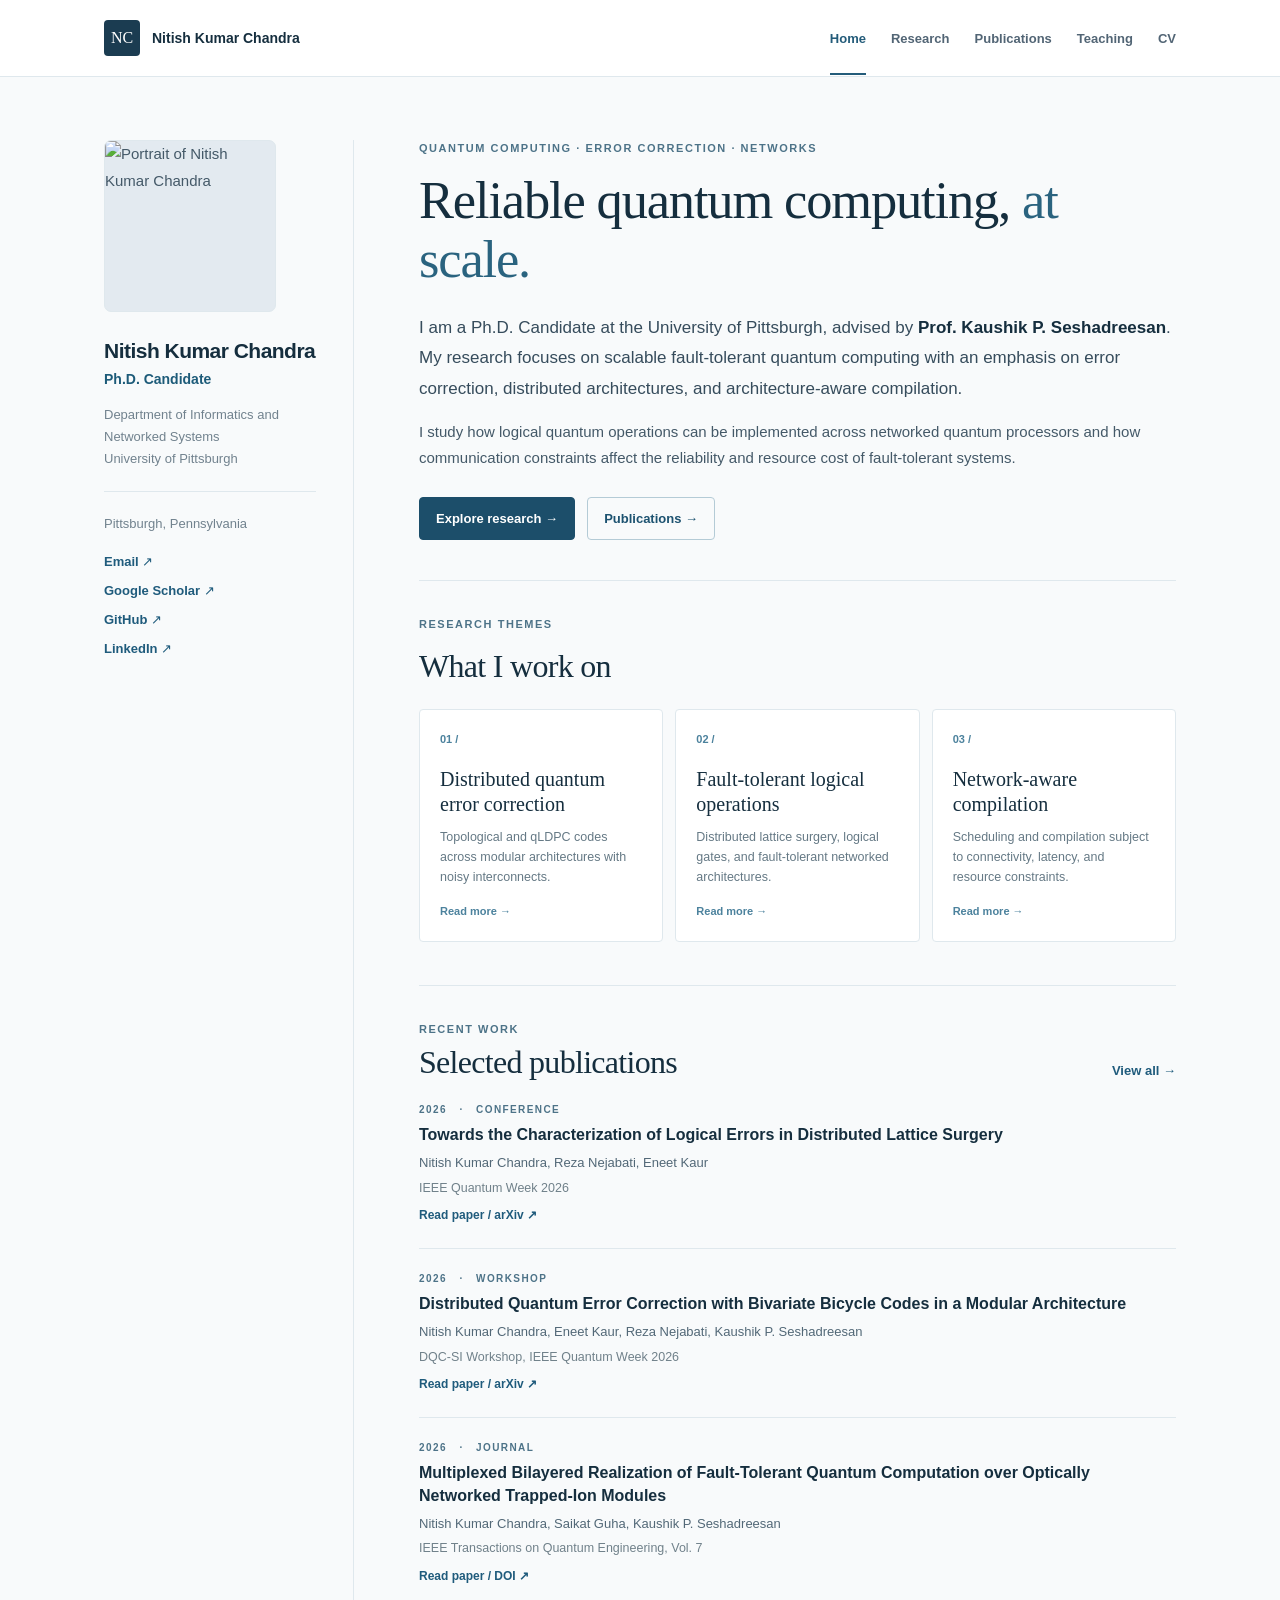
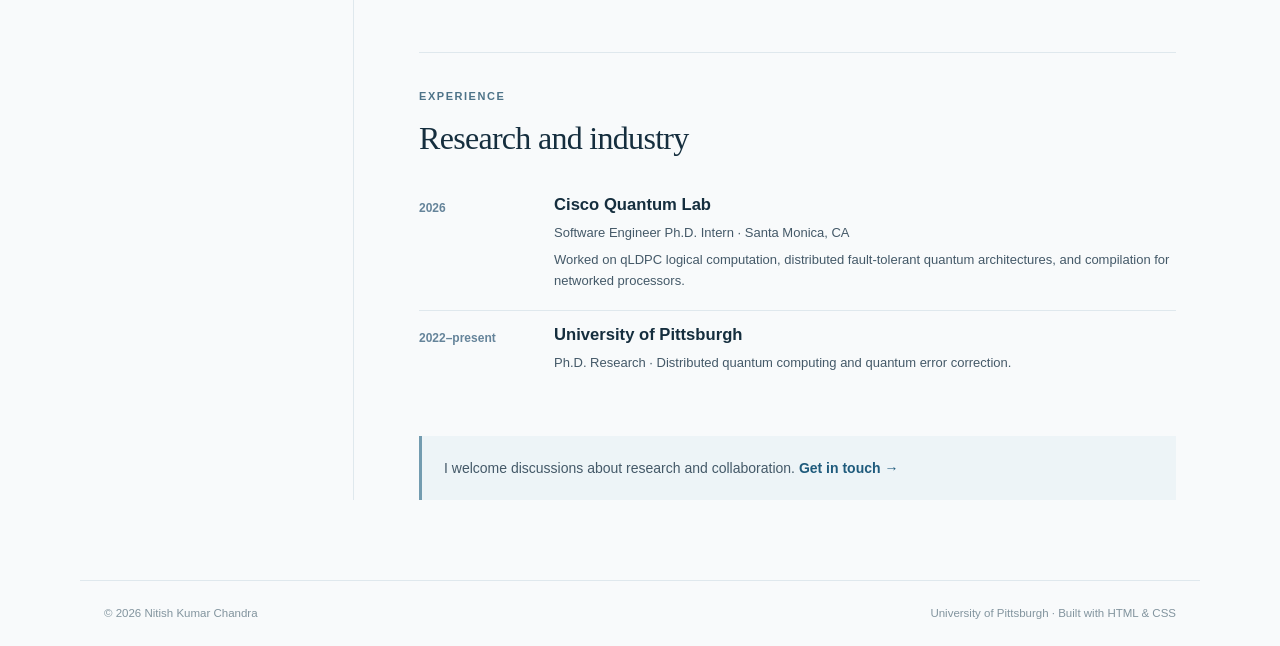
==== index.html @ 82a8bc42 "Create dependency-free academic portfolio and refresh publications through 2026" ====
<!doctype html><html lang="en"><head><meta charset="utf-8"><meta name="viewport" content="width=device-width,initial-scale=1"><meta name="color-scheme" content="light"><meta name="theme-color" content="#f8fafb"><title>Home | Nitish Kumar Chandra</title><meta name="description" content="Nitish Kumar Chandra, Ph.D. Candidate at the University of Pittsburgh. Research in distributed fault-tolerant quantum computing and quantum error correction."><link rel="icon" href="./site/favicon.svg" type="image/svg+xml"><link rel="stylesheet" href="./site/style.css"></head>
<body><a class="skip" href="#main">Skip to content</a><header class="header"><div class="header-inner"><a class="brand" href="./"><span class="brand-icon">NC</span><span>Nitish Kumar Chandra</span></a><nav class="desktop-nav" aria-label="Primary navigation"><a href="./" aria-current="page">Home</a><a href="./research/">Research</a><a href="./publications/">Publications</a><a href="./teaching/">Teaching</a><a href="./cv/">CV</a></nav><details class="mobile-nav"><summary>Menu ☰</summary><nav aria-label="Mobile navigation"><a href="./" aria-current="page">Home</a><a href="./research/">Research</a><a href="./publications/">Publications</a><a href="./teaching/">Teaching</a><a href="./cv/">CV</a></nav></details></div></header>
<div class="layout"><aside class="profile"><img src="./assets/images/bio-photo.jpg" width="180" height="180" alt="Portrait of Nitish Kumar Chandra"><h2>Nitish Kumar Chandra</h2><p class="candidate">Ph.D. Candidate</p><p>Department of Informatics and Networked Systems<br>University of Pittsburgh</p><hr><p>Pittsburgh, Pennsylvania</p><div class="social"><a href="mailto:nkc16@pitt.edu">Email ↗</a><a href="https://scholar.google.com/citations?user=l00UwP0AAAAJ" target="_blank" rel="noopener noreferrer">Google Scholar ↗</a><a href="https://github.com/nitishkrchandra" target="_blank" rel="noopener noreferrer">GitHub ↗</a><a href="https://www.linkedin.com/in/nitishkrchandra" target="_blank" rel="noopener noreferrer">LinkedIn ↗</a></div></aside>
<main id="main"><div class="hero"><p class="eyebrow">Quantum computing · Error correction · Networks</p><h1>Reliable quantum computing, <em>at scale.</em></h1>
<p class="lede">I am a Ph.D. Candidate at the University of Pittsburgh, advised by <strong>Prof. Kaushik P. Seshadreesan</strong>. My research focuses on scalable fault-tolerant quantum computing with an emphasis on error correction, distributed architectures, and architecture-aware compilation.</p>
<p>I study how logical quantum operations can be implemented across networked quantum processors and how communication constraints affect the reliability and resource cost of fault-tolerant systems.</p><div class="actions"><a class="button" href="./research/">Explore research →</a><a class="button secondary" href="./publications/">Publications →</a></div></div>
<section class="section"><p class="eyebrow">Research themes</p><h2>What I work on</h2><div class="tiles">
<a class="tile" href="./research/#qec"><span>01 /</span><h3>Distributed quantum error correction</h3><p>Topological and qLDPC codes across modular architectures with noisy interconnects.</p><small>Read more →</small></a>
<a class="tile" href="./research/#operations"><span>02 /</span><h3>Fault-tolerant logical operations</h3><p>Distributed lattice surgery, logical gates, and fault-tolerant networked architectures.</p><small>Read more →</small></a>
<a class="tile" href="./research/#compilation"><span>03 /</span><h3>Network-aware compilation</h3><p>Scheduling and compilation subject to connectivity, latency, and resource constraints.</p><small>Read more →</small></a></div></section>
<section class="section"><div class="section-bar"><div><p class="eyebrow">Recent work</p><h2>Selected publications</h2></div><a href="./publications/">View all →</a></div><article class="paper"><div class="eyebrow">2026 &nbsp; · &nbsp; Conference</div><h3>Towards the Characterization of Logical Errors in Distributed Lattice Surgery</h3><p class="authors">Nitish Kumar Chandra, Reza Nejabati, Eneet Kaur</p><p class="venue">IEEE Quantum Week 2026</p><div class="paper-link"><a href="https://arxiv.org/abs/2607.29186" target="_blank" rel="noopener noreferrer">Read paper / arXiv ↗</a></div></article><article class="paper"><div class="eyebrow">2026 &nbsp; · &nbsp; Workshop</div><h3>Distributed Quantum Error Correction with Bivariate Bicycle Codes in a Modular Architecture</h3><p class="authors">Nitish Kumar Chandra, Eneet Kaur, Reza Nejabati, Kaushik P. Seshadreesan</p><p class="venue">DQC-SI Workshop, IEEE Quantum Week 2026</p><div class="paper-link"><a href="https://arxiv.org/abs/2605.04663" target="_blank" rel="noopener noreferrer">Read paper / arXiv ↗</a></div></article><article class="paper"><div class="eyebrow">2026 &nbsp; · &nbsp; Journal</div><h3>Multiplexed Bilayered Realization of Fault-Tolerant Quantum Computation over Optically Networked Trapped-Ion Modules</h3><p class="authors">Nitish Kumar Chandra, Saikat Guha, Kaushik P. Seshadreesan</p><p class="venue">IEEE Transactions on Quantum Engineering, Vol. 7</p><div class="paper-link"><a href="https://doi.org/10.1109/TQE.2025.3649617" target="_blank" rel="noopener noreferrer">Read paper / DOI ↗</a></div></article></section>
<section class="section"><p class="eyebrow">Experience</p><h2>Research and industry</h2><div class="timeline"><span>2026</span><div><h3>Cisco Quantum Lab</h3><p>Software Engineer Ph.D. Intern · Santa Monica, CA</p><p>Worked on qLDPC logical computation, distributed fault-tolerant quantum architectures, and compilation for networked processors.</p></div></div><div class="timeline"><span>2022–present</span><div><h3>University of Pittsburgh</h3><p>Ph.D. Research · Distributed quantum computing and quantum error correction.</p></div></div></section><div class="contact-note">I welcome discussions about research and collaboration. <a href="mailto:nkc16@pitt.edu">Get in touch →</a></div></main></div><footer><span>© 2026 Nitish Kumar Chandra</span><span>University of Pittsburgh · Built with HTML &amp; CSS</span></footer></body></html>
---- site/style.css ----
:root{--paper:#fff;--bg:#f8fafb;--ink:#152e3e;--body:#445968;--muted:#6d7f8b;--blue:#1f5b7c;--line:#dfe8ed;--serif:Georgia,"Times New Roman",serif;--sans:-apple-system,BlinkMacSystemFont,"Segoe UI",Helvetica,Arial,sans-serif}*{box-sizing:border-box}html{scroll-behavior:smooth}body{margin:0;background:var(--bg);font:15px/1.77 var(--sans);color:var(--body);-webkit-font-smoothing:antialiased}a{color:var(--blue);text-decoration:none;text-underline-offset:3px}a:hover{text-decoration:underline;color:#123f5d}a:focus-visible,summary:focus-visible{outline:3px solid #82a9ba;outline-offset:2px}h1,h2,h3,p{margin-top:0}h1,h2,h3{color:var(--ink);line-height:1.25}h1,h2{font-family:var(--serif);font-weight:400;letter-spacing:-.022em}h1{font-size:clamp(2.45rem,4.1vw,3.5rem);line-height:1.13;margin-bottom:24px}h2{font-size:clamp(1.65rem,2.5vw,2.04rem)}h3{font-size:1.04rem;font-weight:650}p{margin-bottom:15px}strong{color:var(--ink)}.eyebrow{text-transform:uppercase;letter-spacing:.14em;font-size:11px;font-weight:750;color:#4d7388;line-height:1.5;margin-bottom:14px}.skip{position:absolute;left:-9999px;top:8px;z-index:99;background:#fff;padding:9px}.skip:focus{left:8px}.header{background:#fff;border-bottom:1px solid var(--line)}.header-inner{max-width:1120px;margin:auto;padding:0 24px;height:76px;display:flex;align-items:center;justify-content:space-between;gap:20px}.brand{display:flex;align-items:center;gap:12px;font-weight:700;color:var(--ink);font-size:14px;white-space:nowrap}.brand:hover{text-decoration:none}.brand-icon{width:36px;height:36px;display:grid;place-items:center;background:#1b3c51;color:#fff;border-radius:4px;font:16px var(--serif)}.desktop-nav{display:flex;gap:25px;align-items:center}.desktop-nav a{font-weight:600;font-size:13px;color:#526575;padding:26px 0 23px;border-bottom:2px solid transparent}.desktop-nav a:hover{text-decoration:none}.desktop-nav a[aria-current]{border-bottom-color:#245c7a;color:#245c7a}.mobile-nav{display:none}.layout{max-width:1120px;margin:auto;display:grid;grid-template-columns:250px minmax(0,1fr);gap:65px;padding:63px 24px 80px}.profile{border-right:1px solid var(--line);padding-right:37px}.profile img{width:172px;height:172px;object-fit:cover;object-position:center top;border:1px solid var(--line);border-radius:7px;background:#e3eaf0;display:block;margin-bottom:25px}.profile h2{font:700 21px/1.3 var(--sans);letter-spacing:-.025em;margin-bottom:4px}.profile p{font-size:13px;color:#71828e;line-height:1.7}.profile .candidate{font-weight:700;color:#1d5b79;font-size:14px;margin-bottom:12px}.profile hr{border:0;border-top:1px solid var(--line);margin:21px 0}.social{display:flex;flex-direction:column;align-items:flex-start;gap:6px}.social a{font-size:13px;font-weight:590}main{min-width:0;max-width:770px}.hero{padding-bottom:40px}.hero h1 em{font-style:normal;color:#2a637f}.lede{font-size:17px;line-height:1.78;color:#364c5c}.actions{display:flex;gap:12px;flex-wrap:wrap;margin-top:25px}.button{display:inline-flex;align-items:center;background:#1c4e6a;color:#fff;border:1px solid #1c4e6a;border-radius:4px;padding:9px 16px;font-weight:650;font-size:13px}.button:hover{color:#fff;background:#123b53;text-decoration:none}.button.secondary{background:transparent;color:#1c5270;border-color:#b4cbd6}.button.secondary:hover{background:#edf4f7;color:#1c5270}.section{padding:35px 0 43px;border-top:1px solid var(--line)}.section h2{margin-bottom:23px}.tiles{display:grid;grid-template-columns:repeat(3,1fr);gap:12px}.tile{padding:20px;border:1px solid var(--line);background:#fff;border-radius:4px;display:flex;flex-direction:column;min-height:228px;color:var(--body)}.tile:hover{border-color:#a5c4d2;text-decoration:none}.tile>span,.tile small{color:#4c829d;font-size:11px;font-weight:690}.tile h3{font:400 20px/1.25 var(--serif);margin:17px 0 10px}.tile p{font-size:12.5px;line-height:1.6;color:#657985}.tile small{margin-top:auto}.section-bar{display:flex;justify-content:space-between;align-items:flex-end;gap:10px;margin-bottom:20px}.section-bar .eyebrow{margin-bottom:4px}.section-bar h2{margin-bottom:0}.section-bar>a{font-size:13px;font-weight:700}.paper{padding:22px 0;border-bottom:1px solid var(--line)}.paper:first-of-type{padding-top:0}.paper:last-child{border-bottom:0}.paper .eyebrow{margin-bottom:7px;font-size:10px}.paper h3{font-size:16px;line-height:1.43;margin-bottom:6px}.paper .authors{font-size:13px;color:#526877;line-height:1.6;margin-bottom:3px}.paper .venue{font-size:12.5px;color:#70818a;margin-bottom:6px}.paper-link{font-size:12px;font-weight:700}.timeline{display:grid;grid-template-columns:117px 1fr;gap:18px;padding:14px 0;border-bottom:1px solid var(--line)}.timeline:last-child{border-bottom:0}.timeline>span{font-size:12px;font-weight:700;color:#65849a;padding-top:3px}.timeline h3{margin:0 0 6px}.timeline p{font-size:13px;line-height:1.65;margin-bottom:5px}.contact-note{border-left:3px solid #739cb0;background:#edf4f7;padding:20px 22px;font-size:14px}.contact-note a{font-weight:700}.intro{border-bottom:1px solid var(--line);padding-bottom:35px;margin-bottom:22px}.intro h1{font-size:clamp(2.4rem,4vw,3.1rem)}.research-item{display:grid;grid-template-columns:50px 1fr;gap:18px;padding:33px 0;border-bottom:1px solid var(--line);scroll-margin-top:20px}.research-item h2{font-size:27px;margin-bottom:15px}.research-item>div>p{font-size:15px}.number{font:23px var(--serif);color:#7293a6}.research-tags{font-size:12px!important;color:#527c94;border-top:1px solid #e5edef;padding-top:10px;margin-top:20px}.research-item a{font-size:13px;font-weight:650}.pubyear{display:grid;grid-template-columns:80px 1fr;gap:23px;padding:25px 0;border-bottom:1px solid var(--line)}.pubyear:last-of-type{border:0}.pubyear h2{font:700 19px var(--sans);color:#2e6685;margin:0}.pubyear .paper:first-child{padding-top:0}.fineprint{font-size:12px;color:var(--muted);margin-top:20px}.awards{list-style:none;padding:0}.awards li{padding:7px 0;border-bottom:1px solid var(--line);font-size:14px}.awards li:last-child{border:0}.awards b{color:#2a607e;margin-right:10px}footer{max-width:1120px;margin:auto;padding:22px 24px;border-top:1px solid var(--line);color:#82949e;display:flex;justify-content:space-between;gap:15px;font-size:11.5px}
@media(max-width:990px){.layout{grid-template-columns:205px minmax(0,1fr);gap:36px}.profile{padding-right:23px}.tiles{grid-template-columns:1fr}.tile{min-height:auto}.tile h3{margin-top:10px}}
@media(max-width:700px){.header-inner{height:65px;padding:0 18px}.brand{font-size:12.5px}.desktop-nav{display:none}.mobile-nav{display:block;position:relative}.mobile-nav summary{font-size:13px;font-weight:700;color:var(--blue);cursor:pointer;list-style:none}.mobile-nav summary::-webkit-details-marker{display:none}.mobile-nav nav{position:absolute;right:0;top:30px;background:white;min-width:190px;z-index:9;box-shadow:0 12px 28px #19394d20;display:flex;flex-direction:column;padding:9px;border:1px solid var(--line)}.mobile-nav nav a{font-size:14px;padding:8px 12px}.mobile-nav nav a[aria-current]{background:#eff5f8;font-weight:700}.layout{display:block;padding:27px 20px 55px}.profile{display:grid;grid-template-columns:90px 1fr;gap:0 16px;border:0;border-bottom:1px solid var(--line);padding:0 0 20px;margin:0 0 32px}.profile img{grid-row:1/4;width:90px;height:90px;margin:0}.profile h2{font-size:17px}.profile .candidate{margin:0}.profile p{font-size:12px;margin-bottom:0}.profile hr,.profile>p:nth-of-type(3){display:none}.social{grid-column:1/-1;flex-flow:row wrap;gap:8px 16px;margin-top:14px}.social a{font-size:12px}h1{font-size:36px}.lede{font-size:15.5px}.hero{padding-bottom:28px}.section{padding:27px 0 34px}.research-item{grid-template-columns:34px 1fr;gap:12px}.research-item h2{font-size:24px}.pubyear{display:block}.pubyear h2{margin-bottom:19px}.timeline{grid-template-columns:100px 1fr;gap:10px}footer{display:block}footer span{display:block}}
@media(prefers-reduced-motion:reduce){html{scroll-behavior:auto}}
@media print{.header,.profile,footer{display:none}.layout{display:block;padding:0}.intro{padding-bottom:10px}body{background:white;color:#111}.section{break-inside:avoid}a{color:#111}}
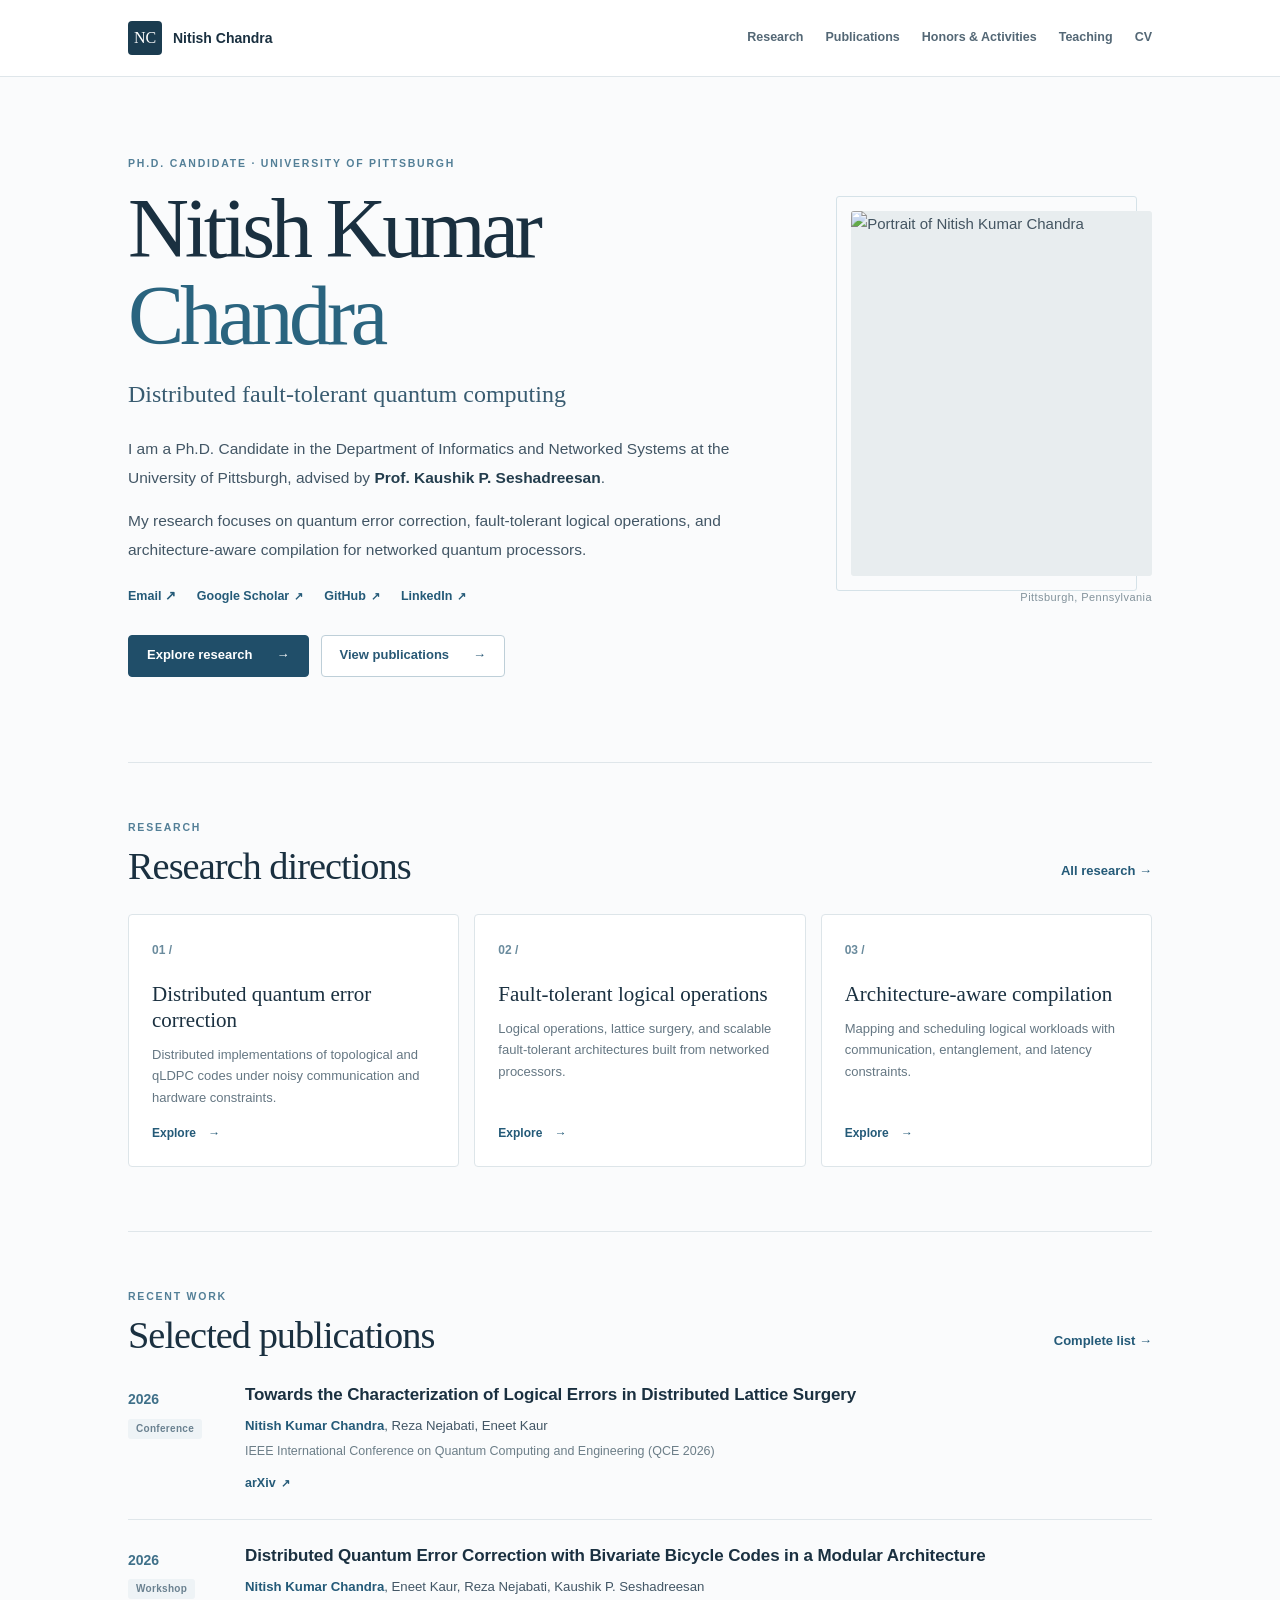
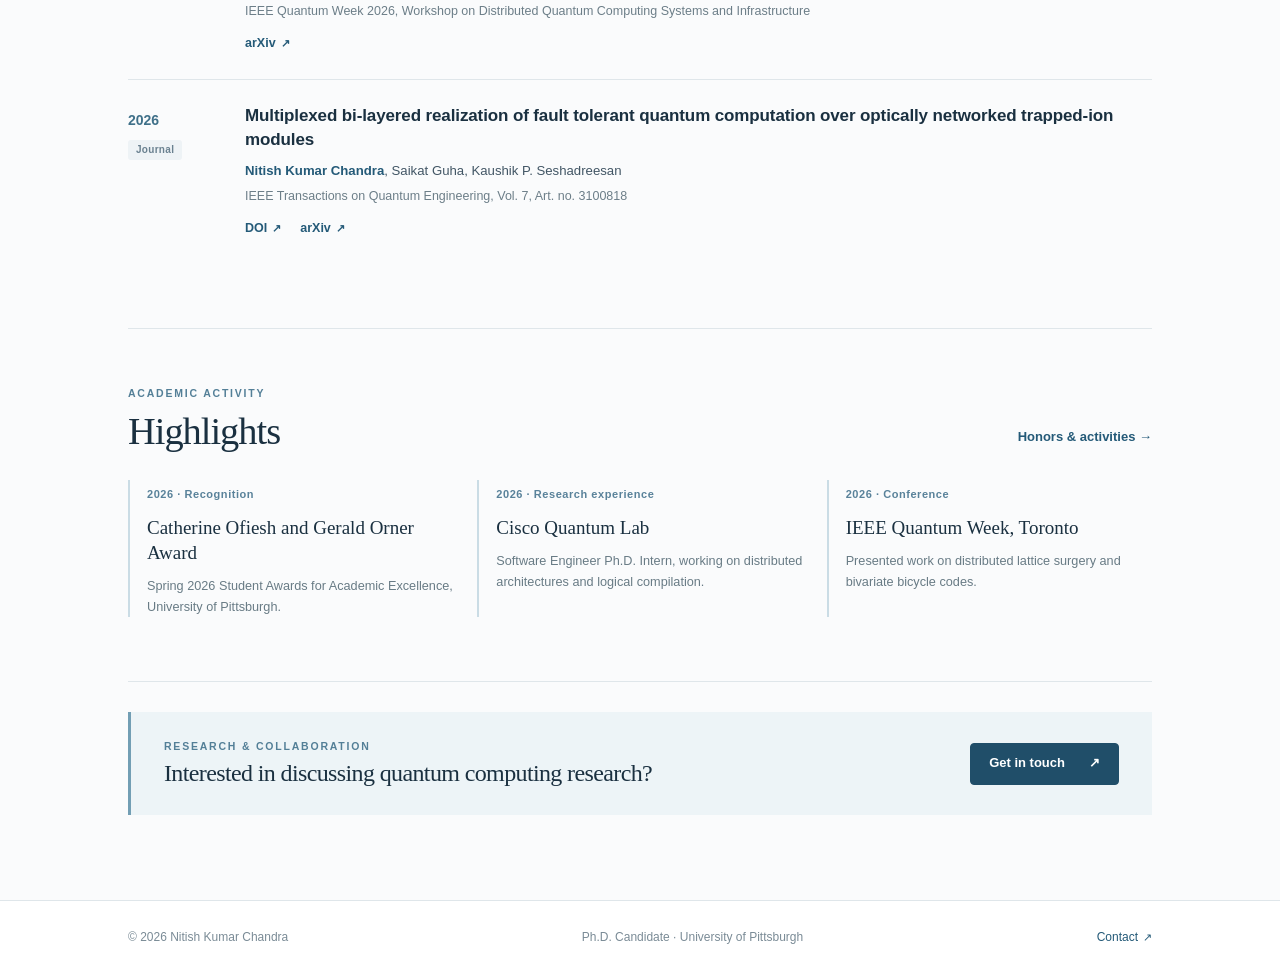
==== commit b92d4462: "Polish academic website design and add honors, activity and service records" ====
--- a/index.html
+++ b/index.html
@@ -1,12 +1,35 @@
-<!doctype html><html lang="en"><head><meta charset="utf-8"><meta name="viewport" content="width=device-width,initial-scale=1"><meta name="color-scheme" content="light"><meta name="theme-color" content="#f8fafb"><title>Home | Nitish Kumar Chandra</title><meta name="description" content="Nitish Kumar Chandra, Ph.D. Candidate at the University of Pittsburgh. Research in distributed fault-tolerant quantum computing and quantum error correction."><link rel="icon" href="./site/favicon.svg" type="image/svg+xml"><link rel="stylesheet" href="./site/style.css"></head>
-<body><a class="skip" href="#main">Skip to content</a><header class="header"><div class="header-inner"><a class="brand" href="./"><span class="brand-icon">NC</span><span>Nitish Kumar Chandra</span></a><nav class="desktop-nav" aria-label="Primary navigation"><a href="./" aria-current="page">Home</a><a href="./research/">Research</a><a href="./publications/">Publications</a><a href="./teaching/">Teaching</a><a href="./cv/">CV</a></nav><details class="mobile-nav"><summary>Menu ☰</summary><nav aria-label="Mobile navigation"><a href="./" aria-current="page">Home</a><a href="./research/">Research</a><a href="./publications/">Publications</a><a href="./teaching/">Teaching</a><a href="./cv/">CV</a></nav></details></div></header>
-<div class="layout"><aside class="profile"><img src="./assets/images/bio-photo.jpg" width="180" height="180" alt="Portrait of Nitish Kumar Chandra"><h2>Nitish Kumar Chandra</h2><p class="candidate">Ph.D. Candidate</p><p>Department of Informatics and Networked Systems<br>University of Pittsburgh</p><hr><p>Pittsburgh, Pennsylvania</p><div class="social"><a href="mailto:nkc16@pitt.edu">Email ↗</a><a href="https://scholar.google.com/citations?user=l00UwP0AAAAJ" target="_blank" rel="noopener noreferrer">Google Scholar ↗</a><a href="https://github.com/nitishkrchandra" target="_blank" rel="noopener noreferrer">GitHub ↗</a><a href="https://www.linkedin.com/in/nitishkrchandra" target="_blank" rel="noopener noreferrer">LinkedIn ↗</a></div></aside>
-<main id="main"><div class="hero"><p class="eyebrow">Quantum computing · Error correction · Networks</p><h1>Reliable quantum computing, <em>at scale.</em></h1>
-<p class="lede">I am a Ph.D. Candidate at the University of Pittsburgh, advised by <strong>Prof. Kaushik P. Seshadreesan</strong>. My research focuses on scalable fault-tolerant quantum computing with an emphasis on error correction, distributed architectures, and architecture-aware compilation.</p>
-<p>I study how logical quantum operations can be implemented across networked quantum processors and how communication constraints affect the reliability and resource cost of fault-tolerant systems.</p><div class="actions"><a class="button" href="./research/">Explore research →</a><a class="button secondary" href="./publications/">Publications →</a></div></div>
-<section class="section"><p class="eyebrow">Research themes</p><h2>What I work on</h2><div class="tiles">
-<a class="tile" href="./research/#qec"><span>01 /</span><h3>Distributed quantum error correction</h3><p>Topological and qLDPC codes across modular architectures with noisy interconnects.</p><small>Read more →</small></a>
-<a class="tile" href="./research/#operations"><span>02 /</span><h3>Fault-tolerant logical operations</h3><p>Distributed lattice surgery, logical gates, and fault-tolerant networked architectures.</p><small>Read more →</small></a>
-<a class="tile" href="./research/#compilation"><span>03 /</span><h3>Network-aware compilation</h3><p>Scheduling and compilation subject to connectivity, latency, and resource constraints.</p><small>Read more →</small></a></div></section>
-<section class="section"><div class="section-bar"><div><p class="eyebrow">Recent work</p><h2>Selected publications</h2></div><a href="./publications/">View all →</a></div><article class="paper"><div class="eyebrow">2026 &nbsp; · &nbsp; Conference</div><h3>Towards the Characterization of Logical Errors in Distributed Lattice Surgery</h3><p class="authors">Nitish Kumar Chandra, Reza Nejabati, Eneet Kaur</p><p class="venue">IEEE Quantum Week 2026</p><div class="paper-link"><a href="https://arxiv.org/abs/2607.29186" target="_blank" rel="noopener noreferrer">Read paper / arXiv ↗</a></div></article><article class="paper"><div class="eyebrow">2026 &nbsp; · &nbsp; Workshop</div><h3>Distributed Quantum Error Correction with Bivariate Bicycle Codes in a Modular Architecture</h3><p class="authors">Nitish Kumar Chandra, Eneet Kaur, Reza Nejabati, Kaushik P. Seshadreesan</p><p class="venue">DQC-SI Workshop, IEEE Quantum Week 2026</p><div class="paper-link"><a href="https://arxiv.org/abs/2605.04663" target="_blank" rel="noopener noreferrer">Read paper / arXiv ↗</a></div></article><article class="paper"><div class="eyebrow">2026 &nbsp; · &nbsp; Journal</div><h3>Multiplexed Bilayered Realization of Fault-Tolerant Quantum Computation over Optically Networked Trapped-Ion Modules</h3><p class="authors">Nitish Kumar Chandra, Saikat Guha, Kaushik P. Seshadreesan</p><p class="venue">IEEE Transactions on Quantum Engineering, Vol. 7</p><div class="paper-link"><a href="https://doi.org/10.1109/TQE.2025.3649617" target="_blank" rel="noopener noreferrer">Read paper / DOI ↗</a></div></article></section>
-<section class="section"><p class="eyebrow">Experience</p><h2>Research and industry</h2><div class="timeline"><span>2026</span><div><h3>Cisco Quantum Lab</h3><p>Software Engineer Ph.D. Intern · Santa Monica, CA</p><p>Worked on qLDPC logical computation, distributed fault-tolerant quantum architectures, and compilation for networked processors.</p></div></div><div class="timeline"><span>2022–present</span><div><h3>University of Pittsburgh</h3><p>Ph.D. Research · Distributed quantum computing and quantum error correction.</p></div></div></section><div class="contact-note">I welcome discussions about research and collaboration. <a href="mailto:nkc16@pitt.edu">Get in touch →</a></div></main></div><footer><span>© 2026 Nitish Kumar Chandra</span><span>University of Pittsburgh · Built with HTML &amp; CSS</span></footer></body></html>+<!DOCTYPE html>
+<html lang="en">
+<head>
+<meta charset="utf-8"><meta name="viewport" content="width=device-width, initial-scale=1">
+<meta name="theme-color" content="#f9fafb"><meta name="color-scheme" content="light">
+<meta name="description" content="Nitish Kumar Chandra is a Ph.D. Candidate at the University of Pittsburgh researching distributed fault-tolerant quantum computing.">
+<title>Home — Nitish Kumar Chandra</title>
+<link rel="icon" href="./site/favicon.svg" type="image/svg+xml">
+<link rel="stylesheet" href="./site/style.css">
+</head>
+<body><a class="skip-link" href="#main">Skip to main content</a>
+<header class="site-header"><div class="container masthead">
+<a class="brand" href="./" aria-label="Nitish Kumar Chandra — homepage"><span class="brand-symbol" aria-hidden="true">NC</span><span>Nitish Chandra</span></a>
+<nav class="desktop-nav" aria-label="Primary navigation"><a href="./research/">Research</a><a href="./publications/">Publications</a><a href="./honors/">Honors & Activities</a><a href="./teaching/">Teaching</a><a href="./cv/">CV</a></nav>
+<details class="mobile-nav"><summary>Menu <span aria-hidden="true">☰</span></summary><nav aria-label="Mobile navigation"><a href="./research/">Research</a><a href="./publications/">Publications</a><a href="./honors/">Honors & Activities</a><a href="./teaching/">Teaching</a><a href="./cv/">CV</a></nav></details>
+</div></header>
+<main id="main" class="container main-area"><section class="home-hero">
+<div class="hero-copy"><p class="eyebrow">Ph.D. Candidate · University of Pittsburgh</p><h1>Nitish Kumar<br><span>Chandra</span></h1>
+<p class="hero-subtitle">Distributed fault-tolerant quantum computing</p>
+<p class="hero-description">I am a Ph.D. Candidate in the Department of Informatics and Networked Systems at the University of Pittsburgh, advised by <strong>Prof. Kaushik P. Seshadreesan</strong>.</p>
+<p class="hero-description">My research focuses on quantum error correction, fault-tolerant logical operations, and architecture-aware compilation for networked quantum processors.</p>
+<div class="inline-links"><a href="mailto:nkc16@pitt.edu">Email <span aria-hidden="true">↗</span></a><a href="https://scholar.google.com/citations?user=l00UwP0AAAAJ" target="_blank" rel="noopener noreferrer">Google Scholar<span class="ext-arrow" aria-hidden="true">↗</span></a><a href="https://github.com/nitishkrchandra" target="_blank" rel="noopener noreferrer">GitHub<span class="ext-arrow" aria-hidden="true">↗</span></a><a href="https://www.linkedin.com/in/nitishkrchandra" target="_blank" rel="noopener noreferrer">LinkedIn<span class="ext-arrow" aria-hidden="true">↗</span></a></div><div class="hero-buttons"><a class="primary-link" href="./research/">Explore research <span aria-hidden="true">→</span></a><a class="outline-link" href="./publications/">View publications <span aria-hidden="true">→</span></a></div>
+</div>
+<div class="hero-photo-wrap"><div class="photo-accent" aria-hidden="true"></div><img class="hero-photo" src="./assets/images/bio-photo.jpg" alt="Portrait of Nitish Kumar Chandra" width="350" height="420"><p class="photo-caption">Pittsburgh, Pennsylvania</p></div>
+</section>
+<section class="area-section"><div class="section-title"><div><p class="eyebrow">Research</p><h2>Research directions</h2></div><a class="section-more" href="./research/">All research <span aria-hidden="true">→</span></a></div><div class="topic-grid"><a class="topic-card" href="./research/#qec"><span class="card-index">01 /</span><h3>Distributed quantum error correction</h3><p>Distributed implementations of topological and qLDPC codes under noisy communication and hardware constraints.</p><span class="card-action" aria-hidden="true">Explore <span>→</span></span></a><a class="topic-card" href="./research/#logical"><span class="card-index">02 /</span><h3>Fault-tolerant logical operations</h3><p>Logical operations, lattice surgery, and scalable fault-tolerant architectures built from networked processors.</p><span class="card-action" aria-hidden="true">Explore <span>→</span></span></a><a class="topic-card" href="./research/#compilation"><span class="card-index">03 /</span><h3>Architecture-aware compilation</h3><p>Mapping and scheduling logical workloads with communication, entanglement, and latency constraints.</p><span class="card-action" aria-hidden="true">Explore <span>→</span></span></a></div></section>
+<section class="area-section"><div class="section-title"><div><p class="eyebrow">Recent work</p><h2>Selected publications</h2></div><a class="section-more" href="./publications/">Complete list <span aria-hidden="true">→</span></a></div><div class="publication-list"><article class="publication"><div class="pub-aside"><span class="pub-year">2026</span><span class="pub-type">Conference</span></div><div class="pub-content"><h3>Towards the Characterization of Logical Errors in Distributed Lattice Surgery</h3><p class="pub-authors"><strong>Nitish Kumar Chandra</strong>, Reza Nejabati, Eneet Kaur</p><p class="pub-venue">IEEE International Conference on Quantum Computing and Engineering (QCE 2026)</p><div class="pub-links"><a href="https://arxiv.org/abs/2607.29186" target="_blank" rel="noopener noreferrer">arXiv<span class="ext-arrow" aria-hidden="true">↗</span></a></div></div></article><article class="publication"><div class="pub-aside"><span class="pub-year">2026</span><span class="pub-type">Workshop</span></div><div class="pub-content"><h3>Distributed Quantum Error Correction with Bivariate Bicycle Codes in a Modular Architecture</h3><p class="pub-authors"><strong>Nitish Kumar Chandra</strong>, Eneet Kaur, Reza Nejabati, Kaushik P. Seshadreesan</p><p class="pub-venue">IEEE Quantum Week 2026, Workshop on Distributed Quantum Computing Systems and Infrastructure</p><div class="pub-links"><a href="https://arxiv.org/abs/2605.04663" target="_blank" rel="noopener noreferrer">arXiv<span class="ext-arrow" aria-hidden="true">↗</span></a></div></div></article><article class="publication"><div class="pub-aside"><span class="pub-year">2026</span><span class="pub-type">Journal</span></div><div class="pub-content"><h3>Multiplexed bi-layered realization of fault tolerant quantum computation over optically networked trapped-ion modules</h3><p class="pub-authors"><strong>Nitish Kumar Chandra</strong>, Saikat Guha, Kaushik P. Seshadreesan</p><p class="pub-venue">IEEE Transactions on Quantum Engineering, Vol. 7, Art. no. 3100818</p><div class="pub-links"><a href="https://doi.org/10.1109/TQE.2025.3649617" target="_blank" rel="noopener noreferrer">DOI<span class="ext-arrow" aria-hidden="true">↗</span></a><a href="https://arxiv.org/abs/2411.08616" target="_blank" rel="noopener noreferrer">arXiv<span class="ext-arrow" aria-hidden="true">↗</span></a></div></div></article></div></section>
+<section class="area-section"><div class="section-title"><div><p class="eyebrow">Academic activity</p><h2>Highlights</h2></div><a class="section-more" href="./honors/">Honors & activities <span aria-hidden="true">→</span></a></div><div class="highlight-grid">
+<div class="highlight-item"><span class="kicker">2026 · Recognition</span><h3>Catherine Ofiesh and Gerald Orner Award</h3><p>Spring 2026 Student Awards for Academic Excellence, University of Pittsburgh.</p></div>
+<div class="highlight-item"><span class="kicker">2026 · Research experience</span><h3>Cisco Quantum Lab</h3><p>Software Engineer Ph.D. Intern, working on distributed architectures and logical compilation.</p></div>
+<div class="highlight-item"><span class="kicker">2026 · Conference</span><h3>IEEE Quantum Week, Toronto</h3><p>Presented work on distributed lattice surgery and bivariate bicycle codes.</p></div>
+</div></section>
+<section class="contact-strip"><div><p class="eyebrow">Research & collaboration</p><h2>Interested in discussing quantum computing research?</h2></div><a class="primary-link" href="mailto:nkc16@pitt.edu">Get in touch <span aria-hidden="true">↗</span></a></section></main>
+<footer class="site-footer"><div class="container footer-inner"><span>© 2026 Nitish Kumar Chandra</span><span>Ph.D. Candidate · University of Pittsburgh</span><span><a href="mailto:nkc16@pitt.edu" target="_blank" rel="noopener noreferrer">Contact<span class="ext-arrow" aria-hidden="true">↗</span></a></span></div></footer>
+</body></html>
--- a/site/style.css
+++ b/site/style.css
@@ -1,5 +1,8 @@
-:root{--paper:#fff;--bg:#f8fafb;--ink:#152e3e;--body:#445968;--muted:#6d7f8b;--blue:#1f5b7c;--line:#dfe8ed;--serif:Georgia,"Times New Roman",serif;--sans:-apple-system,BlinkMacSystemFont,"Segoe UI",Helvetica,Arial,sans-serif}*{box-sizing:border-box}html{scroll-behavior:smooth}body{margin:0;background:var(--bg);font:15px/1.77 var(--sans);color:var(--body);-webkit-font-smoothing:antialiased}a{color:var(--blue);text-decoration:none;text-underline-offset:3px}a:hover{text-decoration:underline;color:#123f5d}a:focus-visible,summary:focus-visible{outline:3px solid #82a9ba;outline-offset:2px}h1,h2,h3,p{margin-top:0}h1,h2,h3{color:var(--ink);line-height:1.25}h1,h2{font-family:var(--serif);font-weight:400;letter-spacing:-.022em}h1{font-size:clamp(2.45rem,4.1vw,3.5rem);line-height:1.13;margin-bottom:24px}h2{font-size:clamp(1.65rem,2.5vw,2.04rem)}h3{font-size:1.04rem;font-weight:650}p{margin-bottom:15px}strong{color:var(--ink)}.eyebrow{text-transform:uppercase;letter-spacing:.14em;font-size:11px;font-weight:750;color:#4d7388;line-height:1.5;margin-bottom:14px}.skip{position:absolute;left:-9999px;top:8px;z-index:99;background:#fff;padding:9px}.skip:focus{left:8px}.header{background:#fff;border-bottom:1px solid var(--line)}.header-inner{max-width:1120px;margin:auto;padding:0 24px;height:76px;display:flex;align-items:center;justify-content:space-between;gap:20px}.brand{display:flex;align-items:center;gap:12px;font-weight:700;color:var(--ink);font-size:14px;white-space:nowrap}.brand:hover{text-decoration:none}.brand-icon{width:36px;height:36px;display:grid;place-items:center;background:#1b3c51;color:#fff;border-radius:4px;font:16px var(--serif)}.desktop-nav{display:flex;gap:25px;align-items:center}.desktop-nav a{font-weight:600;font-size:13px;color:#526575;padding:26px 0 23px;border-bottom:2px solid transparent}.desktop-nav a:hover{text-decoration:none}.desktop-nav a[aria-current]{border-bottom-color:#245c7a;color:#245c7a}.mobile-nav{display:none}.layout{max-width:1120px;margin:auto;display:grid;grid-template-columns:250px minmax(0,1fr);gap:65px;padding:63px 24px 80px}.profile{border-right:1px solid var(--line);padding-right:37px}.profile img{width:172px;height:172px;object-fit:cover;object-position:center top;border:1px solid var(--line);border-radius:7px;background:#e3eaf0;display:block;margin-bottom:25px}.profile h2{font:700 21px/1.3 var(--sans);letter-spacing:-.025em;margin-bottom:4px}.profile p{font-size:13px;color:#71828e;line-height:1.7}.profile .candidate{font-weight:700;color:#1d5b79;font-size:14px;margin-bottom:12px}.profile hr{border:0;border-top:1px solid var(--line);margin:21px 0}.social{display:flex;flex-direction:column;align-items:flex-start;gap:6px}.social a{font-size:13px;font-weight:590}main{min-width:0;max-width:770px}.hero{padding-bottom:40px}.hero h1 em{font-style:normal;color:#2a637f}.lede{font-size:17px;line-height:1.78;color:#364c5c}.actions{display:flex;gap:12px;flex-wrap:wrap;margin-top:25px}.button{display:inline-flex;align-items:center;background:#1c4e6a;color:#fff;border:1px solid #1c4e6a;border-radius:4px;padding:9px 16px;font-weight:650;font-size:13px}.button:hover{color:#fff;background:#123b53;text-decoration:none}.button.secondary{background:transparent;color:#1c5270;border-color:#b4cbd6}.button.secondary:hover{background:#edf4f7;color:#1c5270}.section{padding:35px 0 43px;border-top:1px solid var(--line)}.section h2{margin-bottom:23px}.tiles{display:grid;grid-template-columns:repeat(3,1fr);gap:12px}.tile{padding:20px;border:1px solid var(--line);background:#fff;border-radius:4px;display:flex;flex-direction:column;min-height:228px;color:var(--body)}.tile:hover{border-color:#a5c4d2;text-decoration:none}.tile>span,.tile small{color:#4c829d;font-size:11px;font-weight:690}.tile h3{font:400 20px/1.25 var(--serif);margin:17px 0 10px}.tile p{font-size:12.5px;line-height:1.6;color:#657985}.tile small{margin-top:auto}.section-bar{display:flex;justify-content:space-between;align-items:flex-end;gap:10px;margin-bottom:20px}.section-bar .eyebrow{margin-bottom:4px}.section-bar h2{margin-bottom:0}.section-bar>a{font-size:13px;font-weight:700}.paper{padding:22px 0;border-bottom:1px solid var(--line)}.paper:first-of-type{padding-top:0}.paper:last-child{border-bottom:0}.paper .eyebrow{margin-bottom:7px;font-size:10px}.paper h3{font-size:16px;line-height:1.43;margin-bottom:6px}.paper .authors{font-size:13px;color:#526877;line-height:1.6;margin-bottom:3px}.paper .venue{font-size:12.5px;color:#70818a;margin-bottom:6px}.paper-link{font-size:12px;font-weight:700}.timeline{display:grid;grid-template-columns:117px 1fr;gap:18px;padding:14px 0;border-bottom:1px solid var(--line)}.timeline:last-child{border-bottom:0}.timeline>span{font-size:12px;font-weight:700;color:#65849a;padding-top:3px}.timeline h3{margin:0 0 6px}.timeline p{font-size:13px;line-height:1.65;margin-bottom:5px}.contact-note{border-left:3px solid #739cb0;background:#edf4f7;padding:20px 22px;font-size:14px}.contact-note a{font-weight:700}.intro{border-bottom:1px solid var(--line);padding-bottom:35px;margin-bottom:22px}.intro h1{font-size:clamp(2.4rem,4vw,3.1rem)}.research-item{display:grid;grid-template-columns:50px 1fr;gap:18px;padding:33px 0;border-bottom:1px solid var(--line);scroll-margin-top:20px}.research-item h2{font-size:27px;margin-bottom:15px}.research-item>div>p{font-size:15px}.number{font:23px var(--serif);color:#7293a6}.research-tags{font-size:12px!important;color:#527c94;border-top:1px solid #e5edef;padding-top:10px;margin-top:20px}.research-item a{font-size:13px;font-weight:650}.pubyear{display:grid;grid-template-columns:80px 1fr;gap:23px;padding:25px 0;border-bottom:1px solid var(--line)}.pubyear:last-of-type{border:0}.pubyear h2{font:700 19px var(--sans);color:#2e6685;margin:0}.pubyear .paper:first-child{padding-top:0}.fineprint{font-size:12px;color:var(--muted);margin-top:20px}.awards{list-style:none;padding:0}.awards li{padding:7px 0;border-bottom:1px solid var(--line);font-size:14px}.awards li:last-child{border:0}.awards b{color:#2a607e;margin-right:10px}footer{max-width:1120px;margin:auto;padding:22px 24px;border-top:1px solid var(--line);color:#82949e;display:flex;justify-content:space-between;gap:15px;font-size:11.5px}
-@media(max-width:990px){.layout{grid-template-columns:205px minmax(0,1fr);gap:36px}.profile{padding-right:23px}.tiles{grid-template-columns:1fr}.tile{min-height:auto}.tile h3{margin-top:10px}}
-@media(max-width:700px){.header-inner{height:65px;padding:0 18px}.brand{font-size:12.5px}.desktop-nav{display:none}.mobile-nav{display:block;position:relative}.mobile-nav summary{font-size:13px;font-weight:700;color:var(--blue);cursor:pointer;list-style:none}.mobile-nav summary::-webkit-details-marker{display:none}.mobile-nav nav{position:absolute;right:0;top:30px;background:white;min-width:190px;z-index:9;box-shadow:0 12px 28px #19394d20;display:flex;flex-direction:column;padding:9px;border:1px solid var(--line)}.mobile-nav nav a{font-size:14px;padding:8px 12px}.mobile-nav nav a[aria-current]{background:#eff5f8;font-weight:700}.layout{display:block;padding:27px 20px 55px}.profile{display:grid;grid-template-columns:90px 1fr;gap:0 16px;border:0;border-bottom:1px solid var(--line);padding:0 0 20px;margin:0 0 32px}.profile img{grid-row:1/4;width:90px;height:90px;margin:0}.profile h2{font-size:17px}.profile .candidate{margin:0}.profile p{font-size:12px;margin-bottom:0}.profile hr,.profile>p:nth-of-type(3){display:none}.social{grid-column:1/-1;flex-flow:row wrap;gap:8px 16px;margin-top:14px}.social a{font-size:12px}h1{font-size:36px}.lede{font-size:15.5px}.hero{padding-bottom:28px}.section{padding:27px 0 34px}.research-item{grid-template-columns:34px 1fr;gap:12px}.research-item h2{font-size:24px}.pubyear{display:block}.pubyear h2{margin-bottom:19px}.timeline{grid-template-columns:100px 1fr;gap:10px}footer{display:block}footer span{display:block}}
-@media(prefers-reduced-motion:reduce){html{scroll-behavior:auto}}
-@media print{.header,.profile,footer{display:none}.layout{display:block;padding:0}.intro{padding-bottom:10px}body{background:white;color:#111}.section{break-inside:avoid}a{color:#111}}+
+:root{--ink:#1a3040;--body:#425665;--muted:#6c7e88;--accent:#245a78;--accent-dark:#173e56;--light-accent:#eef4f7;--line:#dfe6ea;--bg:#fafbfc;--white:#fff;--serif:Georgia,"Times New Roman",serif;--sans:-apple-system,BlinkMacSystemFont,"Segoe UI",Arial,Helvetica,sans-serif;--container:1080px}
+*{box-sizing:border-box}html{scroll-behavior:smooth}body{margin:0;background:var(--bg);color:var(--body);font:15px/1.75 var(--sans);-webkit-font-smoothing:antialiased}img{max-width:100%}a{color:var(--accent);text-decoration:none;text-underline-offset:3px}a:hover{color:var(--accent-dark);text-decoration:underline}a:focus-visible,summary:focus-visible{outline:3px solid #83acbf;outline-offset:3px}h1,h2,h3,p{margin-top:0}h1,h2,h3{color:var(--ink)}h1,h2{font-family:var(--serif);font-weight:400;letter-spacing:-.026em;line-height:1.16}h3{font-weight:650;line-height:1.35}p{margin-bottom:15px}strong{color:#233d4d;font-weight:650}.container{max-width:var(--container);padding-left:28px;padding-right:28px;margin:0 auto}.skip-link{position:absolute;left:-9999px;top:6px;z-index:200;background:white;padding:9px 14px}.skip-link:focus{left:9px}.site-header{position:sticky;top:0;z-index:50;border-bottom:1px solid var(--line);background:rgba(255,255,255,.97)}.masthead{height:76px;display:flex;align-items:center;justify-content:space-between;gap:24px}.brand{display:flex;align-items:center;gap:11px;color:var(--ink);font-weight:700;font-size:14px;white-space:nowrap}.brand:hover{text-decoration:none}.brand-symbol{display:grid;place-items:center;background:#1b3c50;color:#fff;border-radius:4px;font:16px/1 var(--serif);width:34px;height:34px}.desktop-nav{display:flex;align-items:center;gap:22px}.desktop-nav a{font-size:12.5px;font-weight:640;color:#536775;padding:26px 0 24px;border-bottom:2px solid transparent;white-space:nowrap}.desktop-nav a[aria-current="page"]{color:var(--accent);border-bottom-color:var(--accent)}.desktop-nav a:hover{text-decoration:none;color:var(--accent-dark)}.mobile-nav{display:none}.main-area{min-height:70vh}.eyebrow{font-size:10.5px;line-height:1.5;letter-spacing:.17em;text-transform:uppercase;font-weight:780;color:#537f97;margin-bottom:13px}.home-hero{display:grid;grid-template-columns:minmax(0,1.52fr) minmax(220px,.7fr);gap:70px;align-items:center;padding-top:79px;padding-bottom:85px;border-bottom:1px solid var(--line)}.hero-copy h1{font-size:clamp(3.4rem,6.6vw,5.55rem);letter-spacing:-.051em;line-height:1.03;margin-bottom:20px}.hero-copy h1 span{color:#2a647f}.hero-subtitle{font:400 24px/1.32 var(--serif);color:#385b70;margin-bottom:25px}.hero-description{max-width:620px;font-size:15.5px;line-height:1.83}.inline-links{display:flex;flex-wrap:wrap;gap:10px 21px;margin-top:22px}.inline-links a{font-weight:650;font-size:12.5px}.ext-arrow{font-size:11px;margin-left:5px}.hero-buttons{display:flex;gap:12px;flex-wrap:wrap;margin-top:27px}.primary-link,.outline-link{display:inline-flex;align-items:center;justify-content:center;gap:24px;padding:11px 18px;font-size:13px;font-weight:700;border-radius:4px;min-height:42px;line-height:1.3}.primary-link{background:#204e69;color:#fff;border:1px solid #204e69}.primary-link:hover{background:#153b53;color:#fff;text-decoration:none}.outline-link{color:#285875;background:#fff;border:1px solid #becfd8}.outline-link:hover{text-decoration:none;background:#eef4f7}.hero-photo-wrap{position:relative;justify-self:end;width:100%;max-width:312px}.photo-accent{position:absolute;inset:-15px 15px 31px -15px;border:1px solid #d5e2e8;border-radius:3px;pointer-events:none}.hero-photo{display:block;width:100%;height:365px;object-fit:cover;object-position:center 19%;border-radius:3px;filter:saturate(.83) contrast(1.01);position:relative;background:#e6ecee}.photo-caption{text-align:right;font-size:11px;color:#82929b;margin-top:12px;letter-spacing:.04em}.area-section,.content-section{padding:57px 0 64px;border-bottom:1px solid var(--line)}.area-section:last-of-type{border-bottom:0}.section-title{display:flex;align-items:end;justify-content:space-between;gap:15px;margin-bottom:26px}.section-title .eyebrow{margin-bottom:8px}.section-title h2{font-size:clamp(2rem,3vw,2.45rem);margin-bottom:0}.section-more{font-weight:650;font-size:13px;white-space:nowrap;padding-bottom:5px}.topic-grid{display:grid;grid-template-columns:repeat(3,minmax(0,1fr));gap:15px}.topic-card{display:flex;flex-direction:column;padding:25px 23px 22px;border:1px solid #dde5e9;background:#fff;border-radius:4px;min-height:245px;color:var(--body);transition:border-color .15s ease, transform .15s ease}.topic-card:hover{border-color:#acc3cf;color:var(--body);text-decoration:none;transform:translateY(-2px)}.card-index{font-size:12px;font-weight:700;color:#6a8b9d}.topic-card h3{font:400 21px/1.24 var(--serif);margin:20px 0 11px}.topic-card p{font-size:13px;line-height:1.64;color:#657783}.card-action{margin-top:auto;color:var(--accent);font-size:12px;font-weight:750}.card-action span{margin-left:9px}.publication-list{display:flex;flex-direction:column}.publication{display:grid;grid-template-columns:94px minmax(0,1fr);gap:23px;padding:24px 0;border-bottom:1px solid var(--line)}.publication:first-child{padding-top:0}.publication:last-child{border-bottom:0}.pub-aside{display:flex;flex-direction:column;gap:7px;padding-top:4px;align-items:flex-start}.pub-year{font-size:14px;font-weight:750;color:#3f7089}.pub-type{font-size:10px;line-height:1.4;font-weight:700;letter-spacing:.03em;color:#6a8190;background:#eef3f6;padding:3px 8px;border-radius:3px}.pub-content h3{font-size:17px;margin-bottom:8px;line-height:1.42;letter-spacing:-.007em}.pub-authors{font-size:13.2px;line-height:1.63;margin-bottom:4px}.pub-authors strong{color:var(--accent);font-weight:720}.pub-venue{font-size:12.5px;color:var(--muted);margin-bottom:10px}.pub-links{display:flex;gap:19px;flex-wrap:wrap}.pub-links a{font-size:12.5px;font-weight:700}.highlight-grid{display:grid;grid-template-columns:repeat(3,1fr);gap:24px}.highlight-item{padding-left:17px;border-left:2px solid #cadce5}.kicker{font-size:11px;letter-spacing:.05em;color:#59829a;font-weight:720}.highlight-item h3{font:400 19px/1.3 var(--serif);margin:10px 0}.highlight-item p{font-size:12.7px;color:#687b85;line-height:1.65;margin-bottom:0}.contact-strip{display:flex;gap:22px;align-items:center;justify-content:space-between;background:#edf4f7;padding:27px 33px;margin:30px 0 85px;border-left:3px solid #729eb4}.contact-strip .eyebrow{margin-bottom:5px}.contact-strip h2{font-size:24px;max-width:550px;margin:0}.contact-strip .primary-link{flex-shrink:0}.page-heading{padding:71px 0 42px;border-bottom:1px solid var(--line)}.page-heading h1{font-size:clamp(2.5rem,4.8vw,4rem);margin-bottom:17px;max-width:770px}.page-lead{max-width:785px;font-size:17px;line-height:1.79;color:#4a6070;margin:0}.research-stack{margin-bottom:29px}.research-row{display:grid;grid-template-columns:62px minmax(0,1fr);gap:21px;padding:39px 0;border-bottom:1px solid var(--line);scroll-margin-top:105px}.research-number{font:26px/1.2 var(--serif);color:#7192a4}.research-row h2{font-size:29px;max-width:690px;margin-bottom:16px}.research-row p{max-width:800px}.tag-row{display:flex;flex-wrap:wrap;gap:8px;margin:20px 0}.tag{font-size:11.5px;background:#eef4f7;border:1px solid #dce8ed;color:#4c7186;padding:3px 10px;border-radius:3px}.research-links{display:flex;flex-wrap:wrap;gap:18px}.research-links a{font-size:13px;font-weight:650}.soft-panel{background:#f0f5f7;padding:30px 35px;margin:55px 0 80px}.soft-panel h2{font-size:29px;margin:0 0 21px}.two-column-list{display:grid;grid-template-columns:1fr 1fr;gap:27px}.two-column-list h3{font-size:16px;margin-bottom:8px}.two-column-list p{font-size:13px;line-height:1.67}.subtle-note{font-size:12px;line-height:1.65;color:var(--muted);margin:22px 0 0}.utility-line{display:flex;align-items:center;justify-content:space-between;gap:20px;padding:23px 0;border-bottom:1px solid var(--line)}.utility-line p{margin:0;font-size:13px;color:var(--muted)}.utility-line a{font-weight:700;font-size:13px}.pub-group{display:grid;grid-template-columns:115px minmax(0,1fr);gap:24px;padding:37px 0;border-bottom:1px solid var(--line)}.pub-group:last-of-type{border-bottom:0}.group-year h2{font:700 22px var(--sans);color:#315f78;margin:0}.pub-group .publication:first-child{padding-top:0}.pub-group .publication{grid-template-columns:77px minmax(0,1fr);gap:14px}.pub-group .pub-year{display:none}.award-grid{display:grid;grid-template-columns:repeat(2,minmax(0,1fr));gap:14px}.award-card{padding:23px;background:#fff;border:1px solid #dfe8ed;border-radius:4px}.award-date{font-size:11px;font-weight:760;color:#5a849b;letter-spacing:.04em}.award-card h3{font:400 20px/1.25 var(--serif);margin:13px 0 9px}.award-card p{font-size:13px;color:#657885;line-height:1.63;margin:0}.event-list{display:flex;flex-direction:column}.event-row,.resume-entry{display:grid;grid-template-columns:135px minmax(0,1fr);gap:22px;padding:17px 0;border-bottom:1px solid var(--line)}.event-row:last-child,.resume-entry:last-child{border-bottom:0}.event-year,.resume-date{font-size:12px;font-weight:700;color:#5b7f93;line-height:1.5;padding-top:2px}.event-row h3,.resume-entry h3{font-size:16px;margin-bottom:5px}.event-row p,.resume-entry p{font-size:13px;line-height:1.65;margin-bottom:3px;color:#667985}.section-description{font-size:14px}.review-grid{list-style:none;padding:0;margin:20px 0 0;display:grid;grid-template-columns:repeat(2,minmax(0,1fr));gap:0 22px}.review-grid li{padding:12px 4px 12px 18px;border-bottom:1px solid var(--line);position:relative;font-size:13.5px;line-height:1.5}.review-grid li:before{position:absolute;content:"";left:1px;top:21px;background:#7198ad;width:5px;height:5px;border-radius:50%}.cv-lead{padding:8px 0 24px}.cv-lead .inline-links{margin-top:18px}.entry-org{font-weight:640;color:#3e6c85!important}.resume-entry{padding:16px 0}.compact-grid{display:grid;grid-template-columns:1fr 1fr;gap:35px}.compact-grid h3{margin-bottom:9px}.compact-grid p{font-size:13px;line-height:1.68}.text-link{font-size:13px;font-weight:700}.course-list{display:flex;flex-direction:column}.course-row{display:grid;grid-template-columns:138px 1fr;gap:22px;border-bottom:1px solid var(--line);padding:19px 0}.course-row:last-child{border-bottom:0}.course-date{font-size:12px;font-weight:700;color:#65899c;padding-top:4px}.course-id{font-size:11px;letter-spacing:.07em;font-weight:700;color:#4a7a92}.course-row h3{font-size:17px;margin:4px 0 5px}.course-row p{font-size:13px;color:#72848d;margin:0}.site-footer{border-top:1px solid var(--line);background:#fff}.footer-inner{display:flex;justify-content:space-between;gap:12px;align-items:center;padding-top:26px;padding-bottom:27px;font-size:12px;color:#7a8b96}.footer-inner a{font-size:12px}
+@media(max-width:1030px){.desktop-nav{gap:14px}.desktop-nav a{font-size:12px}.home-hero{gap:40px}.hero-photo{height:335px}.topic-grid{gap:10px}.topic-card{padding:20px}.topic-card h3{font-size:19px}}
+@media(max-width:780px){.container{padding-left:20px;padding-right:20px}.desktop-nav{display:none}.mobile-nav{display:block;position:relative}.mobile-nav summary{list-style:none;cursor:pointer;color:var(--accent);font-size:13px;font-weight:700;padding:12px 0}.mobile-nav summary::-webkit-details-marker{display:none}.mobile-nav summary span{margin-left:5px}.mobile-nav nav{display:flex;flex-direction:column;position:absolute;right:0;top:40px;z-index:99;width:216px;background:#fff;border:1px solid #d9e4ea;box-shadow:0 12px 25px #193b501b;padding:8px}.mobile-nav nav a{padding:9px 11px;font-size:13px}.mobile-nav nav a[aria-current]{background:#edf4f7;font-weight:700}.home-hero{grid-template-columns:minmax(0,1fr) 190px;gap:25px;padding-top:47px;padding-bottom:55px}.hero-photo{height:263px}.photo-accent{inset:-10px 10px 25px -10px}.hero-copy h1{font-size:53px}.hero-subtitle{font-size:21px}.topic-grid,.highlight-grid{grid-template-columns:1fr}.topic-card{min-height:unset}.topic-card h3{margin:11px 0}.area-section,.content-section{padding:42px 0}.highlight-grid{gap:25px}.page-heading{padding-top:53px}.pub-group{grid-template-columns:74px 1fr;gap:17px}}
+@media(max-width:570px){.masthead{height:65px}.brand{font-size:13px}.home-hero{display:flex;flex-direction:column-reverse;align-items:stretch;gap:29px;padding:34px 0 45px}.hero-photo-wrap{max-width:180px;width:180px;margin:0 auto 2px 0}.hero-photo{height:206px}.photo-accent{inset:-9px 9px 25px -9px}.photo-caption{text-align:left}.hero-copy h1{font-size:clamp(44px,12vw,60px)}.hero-subtitle{font-size:22px}.hero-description{font-size:15px}.section-title{align-items:start}.section-title h2{font-size:29px}.section-more{font-size:12px}.publication{grid-template-columns:1fr;gap:6px;padding:20px 0}.pub-aside{flex-direction:row;gap:9px;align-items:center}.pub-year{font-size:12px}.pub-content h3{font-size:16px}.pub-group{display:block;padding:24px 0}.group-year h2{margin-bottom:20px}.pub-group .publication{grid-template-columns:1fr}.pub-group .pub-year{display:inline}.award-grid,.review-grid,.two-column-list,.compact-grid{grid-template-columns:1fr}.research-row{grid-template-columns:38px 1fr;gap:10px}.research-number{font-size:22px}.research-row h2{font-size:24px}.event-row,.resume-entry,.course-row{grid-template-columns:1fr;gap:4px}.event-row{padding:14px 0}.course-row{padding:14px 0}.contact-strip{display:block;padding:22px;margin:26px 0 60px}.contact-strip h2{font-size:22px;margin-bottom:17px}.page-heading{padding:42px 0 32px}.page-heading h1{font-size:41px}.page-lead{font-size:15px}.utility-line{flex-direction:column;align-items:flex-start;gap:8px}.footer-inner{display:block}.footer-inner span{display:block;margin:4px 0}.soft-panel{padding:23px}}
+@media(prefers-reduced-motion:reduce){html{scroll-behavior:auto}.topic-card{transition:none}.topic-card:hover{transform:none}}
+@media print{.site-header,.site-footer,.hero-buttons,.contact-strip,.mobile-nav{display:none!important}body{color:#222;background:#fff;font-size:12px}.main-area{max-width:none}.page-heading{padding:10px 0}.content-section{padding:18px 0;break-inside:avoid}a{color:#222}.container{max-width:none}}
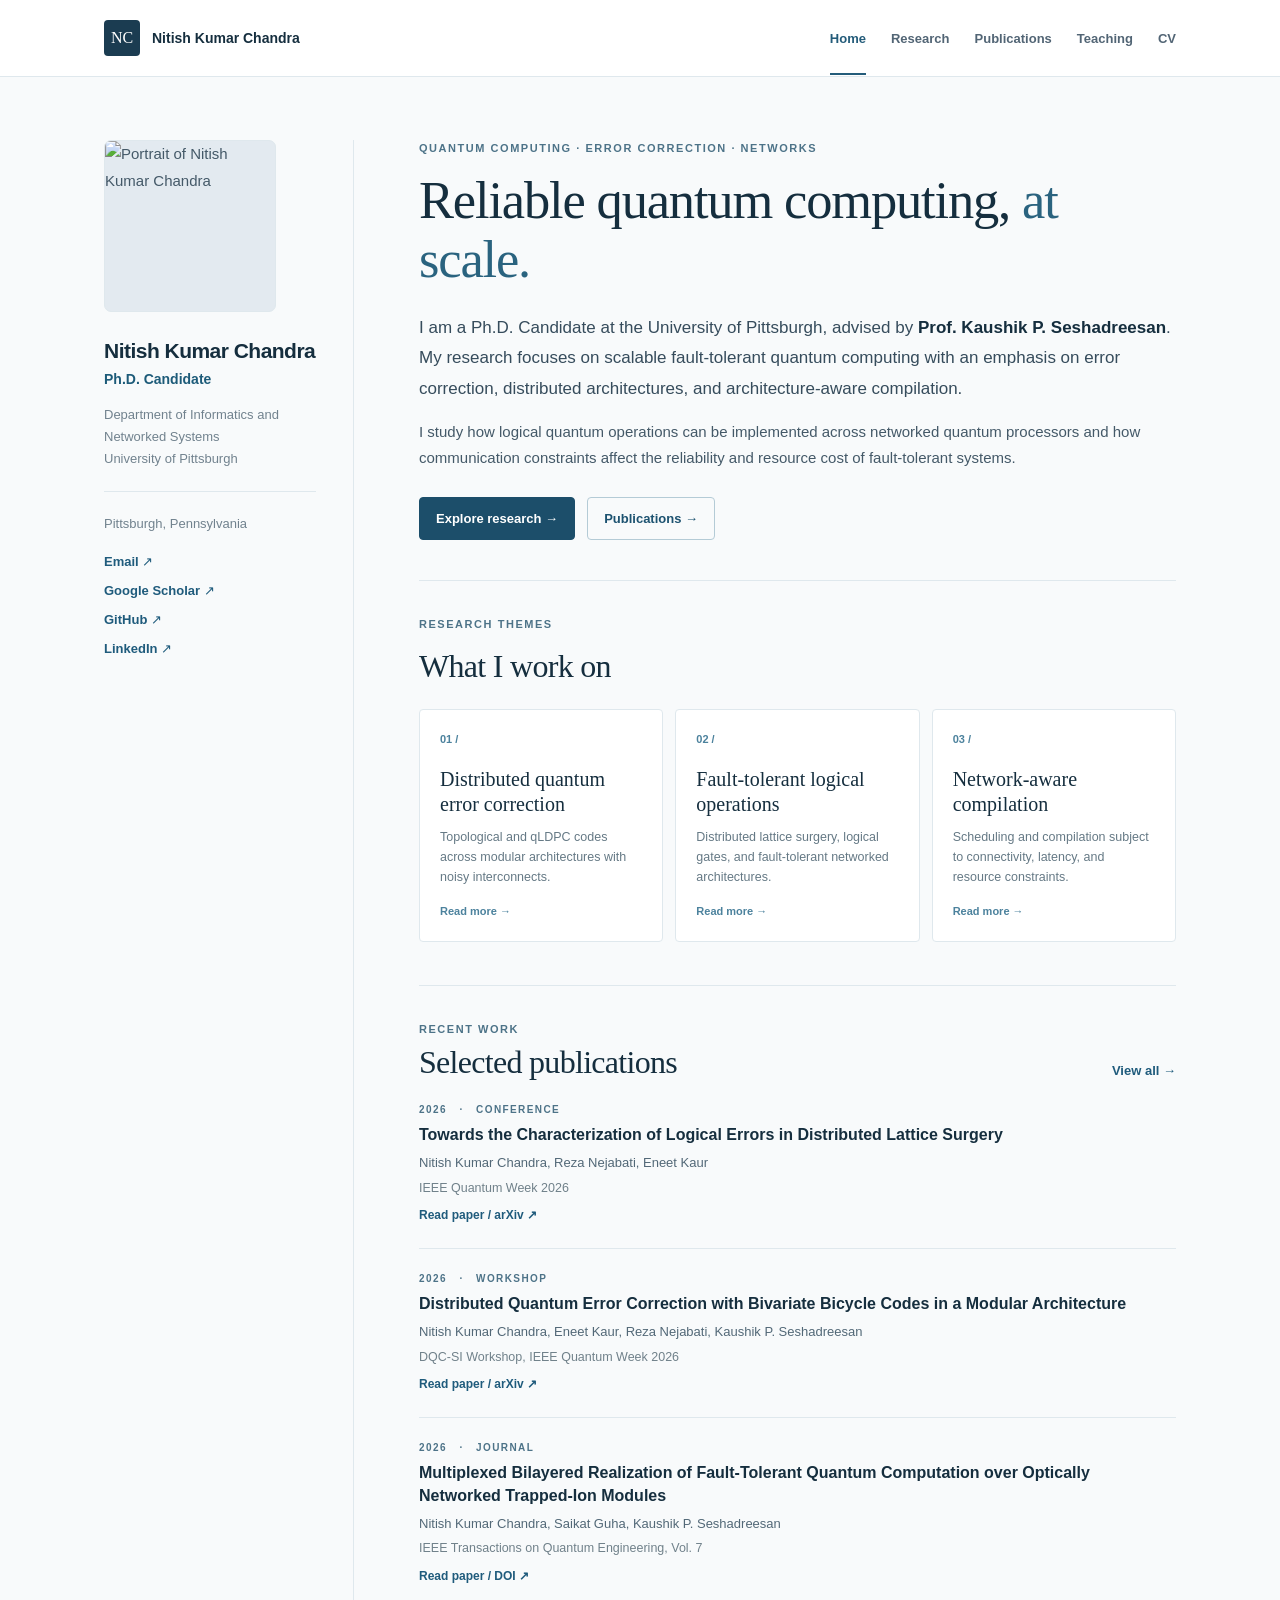
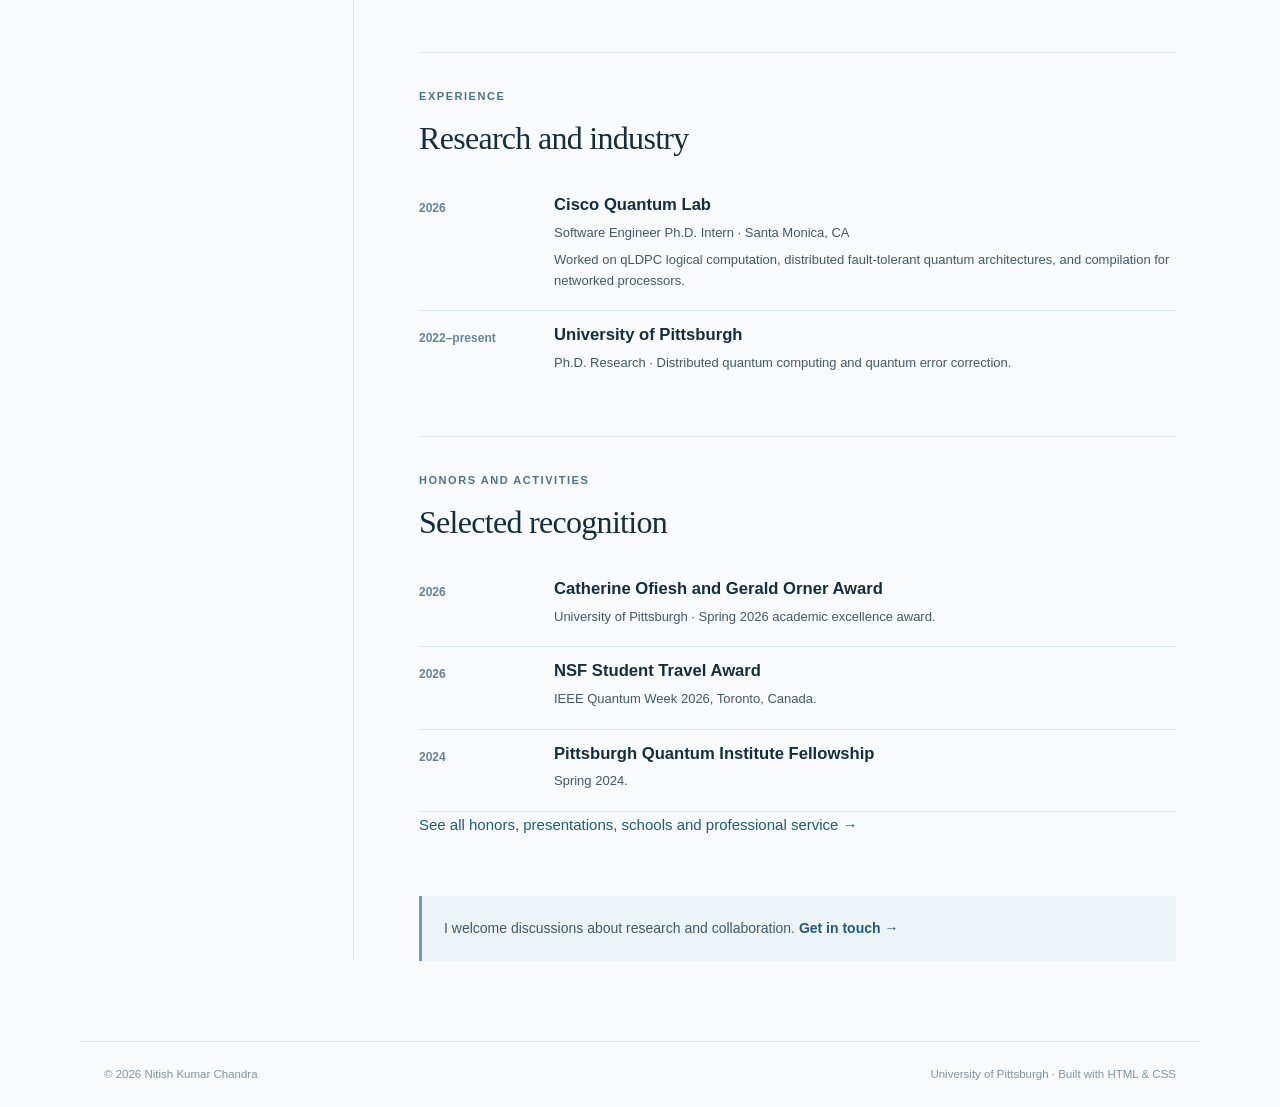
==== commit 72d8b00c: "Restore previous site layout; add honors and CV content only" ====
--- a/index.html
+++ b/index.html
@@ -1,35 +1,16 @@
-<!DOCTYPE html>
-<html lang="en">
-<head>
-<meta charset="utf-8"><meta name="viewport" content="width=device-width, initial-scale=1">
-<meta name="theme-color" content="#f9fafb"><meta name="color-scheme" content="light">
-<meta name="description" content="Nitish Kumar Chandra is a Ph.D. Candidate at the University of Pittsburgh researching distributed fault-tolerant quantum computing.">
-<title>Home — Nitish Kumar Chandra</title>
-<link rel="icon" href="./site/favicon.svg" type="image/svg+xml">
-<link rel="stylesheet" href="./site/style.css">
-</head>
-<body><a class="skip-link" href="#main">Skip to main content</a>
-<header class="site-header"><div class="container masthead">
-<a class="brand" href="./" aria-label="Nitish Kumar Chandra — homepage"><span class="brand-symbol" aria-hidden="true">NC</span><span>Nitish Chandra</span></a>
-<nav class="desktop-nav" aria-label="Primary navigation"><a href="./research/">Research</a><a href="./publications/">Publications</a><a href="./honors/">Honors & Activities</a><a href="./teaching/">Teaching</a><a href="./cv/">CV</a></nav>
-<details class="mobile-nav"><summary>Menu <span aria-hidden="true">☰</span></summary><nav aria-label="Mobile navigation"><a href="./research/">Research</a><a href="./publications/">Publications</a><a href="./honors/">Honors & Activities</a><a href="./teaching/">Teaching</a><a href="./cv/">CV</a></nav></details>
-</div></header>
-<main id="main" class="container main-area"><section class="home-hero">
-<div class="hero-copy"><p class="eyebrow">Ph.D. Candidate · University of Pittsburgh</p><h1>Nitish Kumar<br><span>Chandra</span></h1>
-<p class="hero-subtitle">Distributed fault-tolerant quantum computing</p>
-<p class="hero-description">I am a Ph.D. Candidate in the Department of Informatics and Networked Systems at the University of Pittsburgh, advised by <strong>Prof. Kaushik P. Seshadreesan</strong>.</p>
-<p class="hero-description">My research focuses on quantum error correction, fault-tolerant logical operations, and architecture-aware compilation for networked quantum processors.</p>
-<div class="inline-links"><a href="mailto:nkc16@pitt.edu">Email <span aria-hidden="true">↗</span></a><a href="https://scholar.google.com/citations?user=l00UwP0AAAAJ" target="_blank" rel="noopener noreferrer">Google Scholar<span class="ext-arrow" aria-hidden="true">↗</span></a><a href="https://github.com/nitishkrchandra" target="_blank" rel="noopener noreferrer">GitHub<span class="ext-arrow" aria-hidden="true">↗</span></a><a href="https://www.linkedin.com/in/nitishkrchandra" target="_blank" rel="noopener noreferrer">LinkedIn<span class="ext-arrow" aria-hidden="true">↗</span></a></div><div class="hero-buttons"><a class="primary-link" href="./research/">Explore research <span aria-hidden="true">→</span></a><a class="outline-link" href="./publications/">View publications <span aria-hidden="true">→</span></a></div>
-</div>
-<div class="hero-photo-wrap"><div class="photo-accent" aria-hidden="true"></div><img class="hero-photo" src="./assets/images/bio-photo.jpg" alt="Portrait of Nitish Kumar Chandra" width="350" height="420"><p class="photo-caption">Pittsburgh, Pennsylvania</p></div>
-</section>
-<section class="area-section"><div class="section-title"><div><p class="eyebrow">Research</p><h2>Research directions</h2></div><a class="section-more" href="./research/">All research <span aria-hidden="true">→</span></a></div><div class="topic-grid"><a class="topic-card" href="./research/#qec"><span class="card-index">01 /</span><h3>Distributed quantum error correction</h3><p>Distributed implementations of topological and qLDPC codes under noisy communication and hardware constraints.</p><span class="card-action" aria-hidden="true">Explore <span>→</span></span></a><a class="topic-card" href="./research/#logical"><span class="card-index">02 /</span><h3>Fault-tolerant logical operations</h3><p>Logical operations, lattice surgery, and scalable fault-tolerant architectures built from networked processors.</p><span class="card-action" aria-hidden="true">Explore <span>→</span></span></a><a class="topic-card" href="./research/#compilation"><span class="card-index">03 /</span><h3>Architecture-aware compilation</h3><p>Mapping and scheduling logical workloads with communication, entanglement, and latency constraints.</p><span class="card-action" aria-hidden="true">Explore <span>→</span></span></a></div></section>
-<section class="area-section"><div class="section-title"><div><p class="eyebrow">Recent work</p><h2>Selected publications</h2></div><a class="section-more" href="./publications/">Complete list <span aria-hidden="true">→</span></a></div><div class="publication-list"><article class="publication"><div class="pub-aside"><span class="pub-year">2026</span><span class="pub-type">Conference</span></div><div class="pub-content"><h3>Towards the Characterization of Logical Errors in Distributed Lattice Surgery</h3><p class="pub-authors"><strong>Nitish Kumar Chandra</strong>, Reza Nejabati, Eneet Kaur</p><p class="pub-venue">IEEE International Conference on Quantum Computing and Engineering (QCE 2026)</p><div class="pub-links"><a href="https://arxiv.org/abs/2607.29186" target="_blank" rel="noopener noreferrer">arXiv<span class="ext-arrow" aria-hidden="true">↗</span></a></div></div></article><article class="publication"><div class="pub-aside"><span class="pub-year">2026</span><span class="pub-type">Workshop</span></div><div class="pub-content"><h3>Distributed Quantum Error Correction with Bivariate Bicycle Codes in a Modular Architecture</h3><p class="pub-authors"><strong>Nitish Kumar Chandra</strong>, Eneet Kaur, Reza Nejabati, Kaushik P. Seshadreesan</p><p class="pub-venue">IEEE Quantum Week 2026, Workshop on Distributed Quantum Computing Systems and Infrastructure</p><div class="pub-links"><a href="https://arxiv.org/abs/2605.04663" target="_blank" rel="noopener noreferrer">arXiv<span class="ext-arrow" aria-hidden="true">↗</span></a></div></div></article><article class="publication"><div class="pub-aside"><span class="pub-year">2026</span><span class="pub-type">Journal</span></div><div class="pub-content"><h3>Multiplexed bi-layered realization of fault tolerant quantum computation over optically networked trapped-ion modules</h3><p class="pub-authors"><strong>Nitish Kumar Chandra</strong>, Saikat Guha, Kaushik P. Seshadreesan</p><p class="pub-venue">IEEE Transactions on Quantum Engineering, Vol. 7, Art. no. 3100818</p><div class="pub-links"><a href="https://doi.org/10.1109/TQE.2025.3649617" target="_blank" rel="noopener noreferrer">DOI<span class="ext-arrow" aria-hidden="true">↗</span></a><a href="https://arxiv.org/abs/2411.08616" target="_blank" rel="noopener noreferrer">arXiv<span class="ext-arrow" aria-hidden="true">↗</span></a></div></div></article></div></section>
-<section class="area-section"><div class="section-title"><div><p class="eyebrow">Academic activity</p><h2>Highlights</h2></div><a class="section-more" href="./honors/">Honors & activities <span aria-hidden="true">→</span></a></div><div class="highlight-grid">
-<div class="highlight-item"><span class="kicker">2026 · Recognition</span><h3>Catherine Ofiesh and Gerald Orner Award</h3><p>Spring 2026 Student Awards for Academic Excellence, University of Pittsburgh.</p></div>
-<div class="highlight-item"><span class="kicker">2026 · Research experience</span><h3>Cisco Quantum Lab</h3><p>Software Engineer Ph.D. Intern, working on distributed architectures and logical compilation.</p></div>
-<div class="highlight-item"><span class="kicker">2026 · Conference</span><h3>IEEE Quantum Week, Toronto</h3><p>Presented work on distributed lattice surgery and bivariate bicycle codes.</p></div>
-</div></section>
-<section class="contact-strip"><div><p class="eyebrow">Research & collaboration</p><h2>Interested in discussing quantum computing research?</h2></div><a class="primary-link" href="mailto:nkc16@pitt.edu">Get in touch <span aria-hidden="true">↗</span></a></section></main>
-<footer class="site-footer"><div class="container footer-inner"><span>© 2026 Nitish Kumar Chandra</span><span>Ph.D. Candidate · University of Pittsburgh</span><span><a href="mailto:nkc16@pitt.edu" target="_blank" rel="noopener noreferrer">Contact<span class="ext-arrow" aria-hidden="true">↗</span></a></span></div></footer>
-</body></html>+<!doctype html><html lang="en"><head><meta charset="utf-8"><meta name="viewport" content="width=device-width,initial-scale=1"><meta name="color-scheme" content="light"><meta name="theme-color" content="#f8fafb"><title>Home | Nitish Kumar Chandra</title><meta name="description" content="Nitish Kumar Chandra, Ph.D. Candidate at the University of Pittsburgh. Research in distributed fault-tolerant quantum computing and quantum error correction."><link rel="icon" href="./site/favicon.svg" type="image/svg+xml"><link rel="stylesheet" href="./site/style.css"></head>
+<body><a class="skip" href="#main">Skip to content</a><header class="header"><div class="header-inner"><a class="brand" href="./"><span class="brand-icon">NC</span><span>Nitish Kumar Chandra</span></a><nav class="desktop-nav" aria-label="Primary navigation"><a href="./" aria-current="page">Home</a><a href="./research/">Research</a><a href="./publications/">Publications</a><a href="./teaching/">Teaching</a><a href="./cv/">CV</a></nav><details class="mobile-nav"><summary>Menu ☰</summary><nav aria-label="Mobile navigation"><a href="./" aria-current="page">Home</a><a href="./research/">Research</a><a href="./publications/">Publications</a><a href="./teaching/">Teaching</a><a href="./cv/">CV</a></nav></details></div></header>
+<div class="layout"><aside class="profile"><img src="./assets/images/bio-photo.jpg" width="180" height="180" alt="Portrait of Nitish Kumar Chandra"><h2>Nitish Kumar Chandra</h2><p class="candidate">Ph.D. Candidate</p><p>Department of Informatics and Networked Systems<br>University of Pittsburgh</p><hr><p>Pittsburgh, Pennsylvania</p><div class="social"><a href="mailto:nkc16@pitt.edu">Email ↗</a><a href="https://scholar.google.com/citations?user=l00UwP0AAAAJ" target="_blank" rel="noopener noreferrer">Google Scholar ↗</a><a href="https://github.com/nitishkrchandra" target="_blank" rel="noopener noreferrer">GitHub ↗</a><a href="https://www.linkedin.com/in/nitishkrchandra" target="_blank" rel="noopener noreferrer">LinkedIn ↗</a></div></aside>
+<main id="main"><div class="hero"><p class="eyebrow">Quantum computing · Error correction · Networks</p><h1>Reliable quantum computing, <em>at scale.</em></h1>
+<p class="lede">I am a Ph.D. Candidate at the University of Pittsburgh, advised by <strong>Prof. Kaushik P. Seshadreesan</strong>. My research focuses on scalable fault-tolerant quantum computing with an emphasis on error correction, distributed architectures, and architecture-aware compilation.</p>
+<p>I study how logical quantum operations can be implemented across networked quantum processors and how communication constraints affect the reliability and resource cost of fault-tolerant systems.</p><div class="actions"><a class="button" href="./research/">Explore research →</a><a class="button secondary" href="./publications/">Publications →</a></div></div>
+<section class="section"><p class="eyebrow">Research themes</p><h2>What I work on</h2><div class="tiles">
+<a class="tile" href="./research/#qec"><span>01 /</span><h3>Distributed quantum error correction</h3><p>Topological and qLDPC codes across modular architectures with noisy interconnects.</p><small>Read more →</small></a>
+<a class="tile" href="./research/#operations"><span>02 /</span><h3>Fault-tolerant logical operations</h3><p>Distributed lattice surgery, logical gates, and fault-tolerant networked architectures.</p><small>Read more →</small></a>
+<a class="tile" href="./research/#compilation"><span>03 /</span><h3>Network-aware compilation</h3><p>Scheduling and compilation subject to connectivity, latency, and resource constraints.</p><small>Read more →</small></a></div></section>
+<section class="section"><div class="section-bar"><div><p class="eyebrow">Recent work</p><h2>Selected publications</h2></div><a href="./publications/">View all →</a></div><article class="paper"><div class="eyebrow">2026 &nbsp; · &nbsp; Conference</div><h3>Towards the Characterization of Logical Errors in Distributed Lattice Surgery</h3><p class="authors">Nitish Kumar Chandra, Reza Nejabati, Eneet Kaur</p><p class="venue">IEEE Quantum Week 2026</p><div class="paper-link"><a href="https://arxiv.org/abs/2607.29186" target="_blank" rel="noopener noreferrer">Read paper / arXiv ↗</a></div></article><article class="paper"><div class="eyebrow">2026 &nbsp; · &nbsp; Workshop</div><h3>Distributed Quantum Error Correction with Bivariate Bicycle Codes in a Modular Architecture</h3><p class="authors">Nitish Kumar Chandra, Eneet Kaur, Reza Nejabati, Kaushik P. Seshadreesan</p><p class="venue">DQC-SI Workshop, IEEE Quantum Week 2026</p><div class="paper-link"><a href="https://arxiv.org/abs/2605.04663" target="_blank" rel="noopener noreferrer">Read paper / arXiv ↗</a></div></article><article class="paper"><div class="eyebrow">2026 &nbsp; · &nbsp; Journal</div><h3>Multiplexed Bilayered Realization of Fault-Tolerant Quantum Computation over Optically Networked Trapped-Ion Modules</h3><p class="authors">Nitish Kumar Chandra, Saikat Guha, Kaushik P. Seshadreesan</p><p class="venue">IEEE Transactions on Quantum Engineering, Vol. 7</p><div class="paper-link"><a href="https://doi.org/10.1109/TQE.2025.3649617" target="_blank" rel="noopener noreferrer">Read paper / DOI ↗</a></div></article></section>
+<section class="section"><p class="eyebrow">Experience</p><h2>Research and industry</h2><div class="timeline"><span>2026</span><div><h3>Cisco Quantum Lab</h3><p>Software Engineer Ph.D. Intern · Santa Monica, CA</p><p>Worked on qLDPC logical computation, distributed fault-tolerant quantum architectures, and compilation for networked processors.</p></div></div><div class="timeline"><span>2022–present</span><div><h3>University of Pittsburgh</h3><p>Ph.D. Research · Distributed quantum computing and quantum error correction.</p></div></div></section><section class="section"><p class="eyebrow">Honors and activities</p><h2>Selected recognition</h2>
+<div class="timeline"><span>2026</span><div><h3>Catherine Ofiesh and Gerald Orner Award</h3><p>University of Pittsburgh · Spring 2026 academic excellence award.</p></div></div>
+<div class="timeline"><span>2026</span><div><h3>NSF Student Travel Award</h3><p>IEEE Quantum Week 2026, Toronto, Canada.</p></div></div>
+<div class="timeline"><span>2024</span><div><h3>Pittsburgh Quantum Institute Fellowship</h3><p>Spring 2024.</p></div></div>
+<p><a href="./honors/">See all honors, presentations, schools and professional service →</a></p></section><div class="contact-note">I welcome discussions about research and collaboration. <a href="mailto:nkc16@pitt.edu">Get in touch →</a></div></main></div><footer><span>© 2026 Nitish Kumar Chandra</span><span>University of Pittsburgh · Built with HTML &amp; CSS</span></footer></body></html>
--- a/site/style.css
+++ b/site/style.css
@@ -1,8 +1,5 @@
-
-:root{--ink:#1a3040;--body:#425665;--muted:#6c7e88;--accent:#245a78;--accent-dark:#173e56;--light-accent:#eef4f7;--line:#dfe6ea;--bg:#fafbfc;--white:#fff;--serif:Georgia,"Times New Roman",serif;--sans:-apple-system,BlinkMacSystemFont,"Segoe UI",Arial,Helvetica,sans-serif;--container:1080px}
-*{box-sizing:border-box}html{scroll-behavior:smooth}body{margin:0;background:var(--bg);color:var(--body);font:15px/1.75 var(--sans);-webkit-font-smoothing:antialiased}img{max-width:100%}a{color:var(--accent);text-decoration:none;text-underline-offset:3px}a:hover{color:var(--accent-dark);text-decoration:underline}a:focus-visible,summary:focus-visible{outline:3px solid #83acbf;outline-offset:3px}h1,h2,h3,p{margin-top:0}h1,h2,h3{color:var(--ink)}h1,h2{font-family:var(--serif);font-weight:400;letter-spacing:-.026em;line-height:1.16}h3{font-weight:650;line-height:1.35}p{margin-bottom:15px}strong{color:#233d4d;font-weight:650}.container{max-width:var(--container);padding-left:28px;padding-right:28px;margin:0 auto}.skip-link{position:absolute;left:-9999px;top:6px;z-index:200;background:white;padding:9px 14px}.skip-link:focus{left:9px}.site-header{position:sticky;top:0;z-index:50;border-bottom:1px solid var(--line);background:rgba(255,255,255,.97)}.masthead{height:76px;display:flex;align-items:center;justify-content:space-between;gap:24px}.brand{display:flex;align-items:center;gap:11px;color:var(--ink);font-weight:700;font-size:14px;white-space:nowrap}.brand:hover{text-decoration:none}.brand-symbol{display:grid;place-items:center;background:#1b3c50;color:#fff;border-radius:4px;font:16px/1 var(--serif);width:34px;height:34px}.desktop-nav{display:flex;align-items:center;gap:22px}.desktop-nav a{font-size:12.5px;font-weight:640;color:#536775;padding:26px 0 24px;border-bottom:2px solid transparent;white-space:nowrap}.desktop-nav a[aria-current="page"]{color:var(--accent);border-bottom-color:var(--accent)}.desktop-nav a:hover{text-decoration:none;color:var(--accent-dark)}.mobile-nav{display:none}.main-area{min-height:70vh}.eyebrow{font-size:10.5px;line-height:1.5;letter-spacing:.17em;text-transform:uppercase;font-weight:780;color:#537f97;margin-bottom:13px}.home-hero{display:grid;grid-template-columns:minmax(0,1.52fr) minmax(220px,.7fr);gap:70px;align-items:center;padding-top:79px;padding-bottom:85px;border-bottom:1px solid var(--line)}.hero-copy h1{font-size:clamp(3.4rem,6.6vw,5.55rem);letter-spacing:-.051em;line-height:1.03;margin-bottom:20px}.hero-copy h1 span{color:#2a647f}.hero-subtitle{font:400 24px/1.32 var(--serif);color:#385b70;margin-bottom:25px}.hero-description{max-width:620px;font-size:15.5px;line-height:1.83}.inline-links{display:flex;flex-wrap:wrap;gap:10px 21px;margin-top:22px}.inline-links a{font-weight:650;font-size:12.5px}.ext-arrow{font-size:11px;margin-left:5px}.hero-buttons{display:flex;gap:12px;flex-wrap:wrap;margin-top:27px}.primary-link,.outline-link{display:inline-flex;align-items:center;justify-content:center;gap:24px;padding:11px 18px;font-size:13px;font-weight:700;border-radius:4px;min-height:42px;line-height:1.3}.primary-link{background:#204e69;color:#fff;border:1px solid #204e69}.primary-link:hover{background:#153b53;color:#fff;text-decoration:none}.outline-link{color:#285875;background:#fff;border:1px solid #becfd8}.outline-link:hover{text-decoration:none;background:#eef4f7}.hero-photo-wrap{position:relative;justify-self:end;width:100%;max-width:312px}.photo-accent{position:absolute;inset:-15px 15px 31px -15px;border:1px solid #d5e2e8;border-radius:3px;pointer-events:none}.hero-photo{display:block;width:100%;height:365px;object-fit:cover;object-position:center 19%;border-radius:3px;filter:saturate(.83) contrast(1.01);position:relative;background:#e6ecee}.photo-caption{text-align:right;font-size:11px;color:#82929b;margin-top:12px;letter-spacing:.04em}.area-section,.content-section{padding:57px 0 64px;border-bottom:1px solid var(--line)}.area-section:last-of-type{border-bottom:0}.section-title{display:flex;align-items:end;justify-content:space-between;gap:15px;margin-bottom:26px}.section-title .eyebrow{margin-bottom:8px}.section-title h2{font-size:clamp(2rem,3vw,2.45rem);margin-bottom:0}.section-more{font-weight:650;font-size:13px;white-space:nowrap;padding-bottom:5px}.topic-grid{display:grid;grid-template-columns:repeat(3,minmax(0,1fr));gap:15px}.topic-card{display:flex;flex-direction:column;padding:25px 23px 22px;border:1px solid #dde5e9;background:#fff;border-radius:4px;min-height:245px;color:var(--body);transition:border-color .15s ease, transform .15s ease}.topic-card:hover{border-color:#acc3cf;color:var(--body);text-decoration:none;transform:translateY(-2px)}.card-index{font-size:12px;font-weight:700;color:#6a8b9d}.topic-card h3{font:400 21px/1.24 var(--serif);margin:20px 0 11px}.topic-card p{font-size:13px;line-height:1.64;color:#657783}.card-action{margin-top:auto;color:var(--accent);font-size:12px;font-weight:750}.card-action span{margin-left:9px}.publication-list{display:flex;flex-direction:column}.publication{display:grid;grid-template-columns:94px minmax(0,1fr);gap:23px;padding:24px 0;border-bottom:1px solid var(--line)}.publication:first-child{padding-top:0}.publication:last-child{border-bottom:0}.pub-aside{display:flex;flex-direction:column;gap:7px;padding-top:4px;align-items:flex-start}.pub-year{font-size:14px;font-weight:750;color:#3f7089}.pub-type{font-size:10px;line-height:1.4;font-weight:700;letter-spacing:.03em;color:#6a8190;background:#eef3f6;padding:3px 8px;border-radius:3px}.pub-content h3{font-size:17px;margin-bottom:8px;line-height:1.42;letter-spacing:-.007em}.pub-authors{font-size:13.2px;line-height:1.63;margin-bottom:4px}.pub-authors strong{color:var(--accent);font-weight:720}.pub-venue{font-size:12.5px;color:var(--muted);margin-bottom:10px}.pub-links{display:flex;gap:19px;flex-wrap:wrap}.pub-links a{font-size:12.5px;font-weight:700}.highlight-grid{display:grid;grid-template-columns:repeat(3,1fr);gap:24px}.highlight-item{padding-left:17px;border-left:2px solid #cadce5}.kicker{font-size:11px;letter-spacing:.05em;color:#59829a;font-weight:720}.highlight-item h3{font:400 19px/1.3 var(--serif);margin:10px 0}.highlight-item p{font-size:12.7px;color:#687b85;line-height:1.65;margin-bottom:0}.contact-strip{display:flex;gap:22px;align-items:center;justify-content:space-between;background:#edf4f7;padding:27px 33px;margin:30px 0 85px;border-left:3px solid #729eb4}.contact-strip .eyebrow{margin-bottom:5px}.contact-strip h2{font-size:24px;max-width:550px;margin:0}.contact-strip .primary-link{flex-shrink:0}.page-heading{padding:71px 0 42px;border-bottom:1px solid var(--line)}.page-heading h1{font-size:clamp(2.5rem,4.8vw,4rem);margin-bottom:17px;max-width:770px}.page-lead{max-width:785px;font-size:17px;line-height:1.79;color:#4a6070;margin:0}.research-stack{margin-bottom:29px}.research-row{display:grid;grid-template-columns:62px minmax(0,1fr);gap:21px;padding:39px 0;border-bottom:1px solid var(--line);scroll-margin-top:105px}.research-number{font:26px/1.2 var(--serif);color:#7192a4}.research-row h2{font-size:29px;max-width:690px;margin-bottom:16px}.research-row p{max-width:800px}.tag-row{display:flex;flex-wrap:wrap;gap:8px;margin:20px 0}.tag{font-size:11.5px;background:#eef4f7;border:1px solid #dce8ed;color:#4c7186;padding:3px 10px;border-radius:3px}.research-links{display:flex;flex-wrap:wrap;gap:18px}.research-links a{font-size:13px;font-weight:650}.soft-panel{background:#f0f5f7;padding:30px 35px;margin:55px 0 80px}.soft-panel h2{font-size:29px;margin:0 0 21px}.two-column-list{display:grid;grid-template-columns:1fr 1fr;gap:27px}.two-column-list h3{font-size:16px;margin-bottom:8px}.two-column-list p{font-size:13px;line-height:1.67}.subtle-note{font-size:12px;line-height:1.65;color:var(--muted);margin:22px 0 0}.utility-line{display:flex;align-items:center;justify-content:space-between;gap:20px;padding:23px 0;border-bottom:1px solid var(--line)}.utility-line p{margin:0;font-size:13px;color:var(--muted)}.utility-line a{font-weight:700;font-size:13px}.pub-group{display:grid;grid-template-columns:115px minmax(0,1fr);gap:24px;padding:37px 0;border-bottom:1px solid var(--line)}.pub-group:last-of-type{border-bottom:0}.group-year h2{font:700 22px var(--sans);color:#315f78;margin:0}.pub-group .publication:first-child{padding-top:0}.pub-group .publication{grid-template-columns:77px minmax(0,1fr);gap:14px}.pub-group .pub-year{display:none}.award-grid{display:grid;grid-template-columns:repeat(2,minmax(0,1fr));gap:14px}.award-card{padding:23px;background:#fff;border:1px solid #dfe8ed;border-radius:4px}.award-date{font-size:11px;font-weight:760;color:#5a849b;letter-spacing:.04em}.award-card h3{font:400 20px/1.25 var(--serif);margin:13px 0 9px}.award-card p{font-size:13px;color:#657885;line-height:1.63;margin:0}.event-list{display:flex;flex-direction:column}.event-row,.resume-entry{display:grid;grid-template-columns:135px minmax(0,1fr);gap:22px;padding:17px 0;border-bottom:1px solid var(--line)}.event-row:last-child,.resume-entry:last-child{border-bottom:0}.event-year,.resume-date{font-size:12px;font-weight:700;color:#5b7f93;line-height:1.5;padding-top:2px}.event-row h3,.resume-entry h3{font-size:16px;margin-bottom:5px}.event-row p,.resume-entry p{font-size:13px;line-height:1.65;margin-bottom:3px;color:#667985}.section-description{font-size:14px}.review-grid{list-style:none;padding:0;margin:20px 0 0;display:grid;grid-template-columns:repeat(2,minmax(0,1fr));gap:0 22px}.review-grid li{padding:12px 4px 12px 18px;border-bottom:1px solid var(--line);position:relative;font-size:13.5px;line-height:1.5}.review-grid li:before{position:absolute;content:"";left:1px;top:21px;background:#7198ad;width:5px;height:5px;border-radius:50%}.cv-lead{padding:8px 0 24px}.cv-lead .inline-links{margin-top:18px}.entry-org{font-weight:640;color:#3e6c85!important}.resume-entry{padding:16px 0}.compact-grid{display:grid;grid-template-columns:1fr 1fr;gap:35px}.compact-grid h3{margin-bottom:9px}.compact-grid p{font-size:13px;line-height:1.68}.text-link{font-size:13px;font-weight:700}.course-list{display:flex;flex-direction:column}.course-row{display:grid;grid-template-columns:138px 1fr;gap:22px;border-bottom:1px solid var(--line);padding:19px 0}.course-row:last-child{border-bottom:0}.course-date{font-size:12px;font-weight:700;color:#65899c;padding-top:4px}.course-id{font-size:11px;letter-spacing:.07em;font-weight:700;color:#4a7a92}.course-row h3{font-size:17px;margin:4px 0 5px}.course-row p{font-size:13px;color:#72848d;margin:0}.site-footer{border-top:1px solid var(--line);background:#fff}.footer-inner{display:flex;justify-content:space-between;gap:12px;align-items:center;padding-top:26px;padding-bottom:27px;font-size:12px;color:#7a8b96}.footer-inner a{font-size:12px}
-@media(max-width:1030px){.desktop-nav{gap:14px}.desktop-nav a{font-size:12px}.home-hero{gap:40px}.hero-photo{height:335px}.topic-grid{gap:10px}.topic-card{padding:20px}.topic-card h3{font-size:19px}}
-@media(max-width:780px){.container{padding-left:20px;padding-right:20px}.desktop-nav{display:none}.mobile-nav{display:block;position:relative}.mobile-nav summary{list-style:none;cursor:pointer;color:var(--accent);font-size:13px;font-weight:700;padding:12px 0}.mobile-nav summary::-webkit-details-marker{display:none}.mobile-nav summary span{margin-left:5px}.mobile-nav nav{display:flex;flex-direction:column;position:absolute;right:0;top:40px;z-index:99;width:216px;background:#fff;border:1px solid #d9e4ea;box-shadow:0 12px 25px #193b501b;padding:8px}.mobile-nav nav a{padding:9px 11px;font-size:13px}.mobile-nav nav a[aria-current]{background:#edf4f7;font-weight:700}.home-hero{grid-template-columns:minmax(0,1fr) 190px;gap:25px;padding-top:47px;padding-bottom:55px}.hero-photo{height:263px}.photo-accent{inset:-10px 10px 25px -10px}.hero-copy h1{font-size:53px}.hero-subtitle{font-size:21px}.topic-grid,.highlight-grid{grid-template-columns:1fr}.topic-card{min-height:unset}.topic-card h3{margin:11px 0}.area-section,.content-section{padding:42px 0}.highlight-grid{gap:25px}.page-heading{padding-top:53px}.pub-group{grid-template-columns:74px 1fr;gap:17px}}
-@media(max-width:570px){.masthead{height:65px}.brand{font-size:13px}.home-hero{display:flex;flex-direction:column-reverse;align-items:stretch;gap:29px;padding:34px 0 45px}.hero-photo-wrap{max-width:180px;width:180px;margin:0 auto 2px 0}.hero-photo{height:206px}.photo-accent{inset:-9px 9px 25px -9px}.photo-caption{text-align:left}.hero-copy h1{font-size:clamp(44px,12vw,60px)}.hero-subtitle{font-size:22px}.hero-description{font-size:15px}.section-title{align-items:start}.section-title h2{font-size:29px}.section-more{font-size:12px}.publication{grid-template-columns:1fr;gap:6px;padding:20px 0}.pub-aside{flex-direction:row;gap:9px;align-items:center}.pub-year{font-size:12px}.pub-content h3{font-size:16px}.pub-group{display:block;padding:24px 0}.group-year h2{margin-bottom:20px}.pub-group .publication{grid-template-columns:1fr}.pub-group .pub-year{display:inline}.award-grid,.review-grid,.two-column-list,.compact-grid{grid-template-columns:1fr}.research-row{grid-template-columns:38px 1fr;gap:10px}.research-number{font-size:22px}.research-row h2{font-size:24px}.event-row,.resume-entry,.course-row{grid-template-columns:1fr;gap:4px}.event-row{padding:14px 0}.course-row{padding:14px 0}.contact-strip{display:block;padding:22px;margin:26px 0 60px}.contact-strip h2{font-size:22px;margin-bottom:17px}.page-heading{padding:42px 0 32px}.page-heading h1{font-size:41px}.page-lead{font-size:15px}.utility-line{flex-direction:column;align-items:flex-start;gap:8px}.footer-inner{display:block}.footer-inner span{display:block;margin:4px 0}.soft-panel{padding:23px}}
-@media(prefers-reduced-motion:reduce){html{scroll-behavior:auto}.topic-card{transition:none}.topic-card:hover{transform:none}}
-@media print{.site-header,.site-footer,.hero-buttons,.contact-strip,.mobile-nav{display:none!important}body{color:#222;background:#fff;font-size:12px}.main-area{max-width:none}.page-heading{padding:10px 0}.content-section{padding:18px 0;break-inside:avoid}a{color:#222}.container{max-width:none}}
+:root{--paper:#fff;--bg:#f8fafb;--ink:#152e3e;--body:#445968;--muted:#6d7f8b;--blue:#1f5b7c;--line:#dfe8ed;--serif:Georgia,"Times New Roman",serif;--sans:-apple-system,BlinkMacSystemFont,"Segoe UI",Helvetica,Arial,sans-serif}*{box-sizing:border-box}html{scroll-behavior:smooth}body{margin:0;background:var(--bg);font:15px/1.77 var(--sans);color:var(--body);-webkit-font-smoothing:antialiased}a{color:var(--blue);text-decoration:none;text-underline-offset:3px}a:hover{text-decoration:underline;color:#123f5d}a:focus-visible,summary:focus-visible{outline:3px solid #82a9ba;outline-offset:2px}h1,h2,h3,p{margin-top:0}h1,h2,h3{color:var(--ink);line-height:1.25}h1,h2{font-family:var(--serif);font-weight:400;letter-spacing:-.022em}h1{font-size:clamp(2.45rem,4.1vw,3.5rem);line-height:1.13;margin-bottom:24px}h2{font-size:clamp(1.65rem,2.5vw,2.04rem)}h3{font-size:1.04rem;font-weight:650}p{margin-bottom:15px}strong{color:var(--ink)}.eyebrow{text-transform:uppercase;letter-spacing:.14em;font-size:11px;font-weight:750;color:#4d7388;line-height:1.5;margin-bottom:14px}.skip{position:absolute;left:-9999px;top:8px;z-index:99;background:#fff;padding:9px}.skip:focus{left:8px}.header{background:#fff;border-bottom:1px solid var(--line)}.header-inner{max-width:1120px;margin:auto;padding:0 24px;height:76px;display:flex;align-items:center;justify-content:space-between;gap:20px}.brand{display:flex;align-items:center;gap:12px;font-weight:700;color:var(--ink);font-size:14px;white-space:nowrap}.brand:hover{text-decoration:none}.brand-icon{width:36px;height:36px;display:grid;place-items:center;background:#1b3c51;color:#fff;border-radius:4px;font:16px var(--serif)}.desktop-nav{display:flex;gap:25px;align-items:center}.desktop-nav a{font-weight:600;font-size:13px;color:#526575;padding:26px 0 23px;border-bottom:2px solid transparent}.desktop-nav a:hover{text-decoration:none}.desktop-nav a[aria-current]{border-bottom-color:#245c7a;color:#245c7a}.mobile-nav{display:none}.layout{max-width:1120px;margin:auto;display:grid;grid-template-columns:250px minmax(0,1fr);gap:65px;padding:63px 24px 80px}.profile{border-right:1px solid var(--line);padding-right:37px}.profile img{width:172px;height:172px;object-fit:cover;object-position:center top;border:1px solid var(--line);border-radius:7px;background:#e3eaf0;display:block;margin-bottom:25px}.profile h2{font:700 21px/1.3 var(--sans);letter-spacing:-.025em;margin-bottom:4px}.profile p{font-size:13px;color:#71828e;line-height:1.7}.profile .candidate{font-weight:700;color:#1d5b79;font-size:14px;margin-bottom:12px}.profile hr{border:0;border-top:1px solid var(--line);margin:21px 0}.social{display:flex;flex-direction:column;align-items:flex-start;gap:6px}.social a{font-size:13px;font-weight:590}main{min-width:0;max-width:770px}.hero{padding-bottom:40px}.hero h1 em{font-style:normal;color:#2a637f}.lede{font-size:17px;line-height:1.78;color:#364c5c}.actions{display:flex;gap:12px;flex-wrap:wrap;margin-top:25px}.button{display:inline-flex;align-items:center;background:#1c4e6a;color:#fff;border:1px solid #1c4e6a;border-radius:4px;padding:9px 16px;font-weight:650;font-size:13px}.button:hover{color:#fff;background:#123b53;text-decoration:none}.button.secondary{background:transparent;color:#1c5270;border-color:#b4cbd6}.button.secondary:hover{background:#edf4f7;color:#1c5270}.section{padding:35px 0 43px;border-top:1px solid var(--line)}.section h2{margin-bottom:23px}.tiles{display:grid;grid-template-columns:repeat(3,1fr);gap:12px}.tile{padding:20px;border:1px solid var(--line);background:#fff;border-radius:4px;display:flex;flex-direction:column;min-height:228px;color:var(--body)}.tile:hover{border-color:#a5c4d2;text-decoration:none}.tile>span,.tile small{color:#4c829d;font-size:11px;font-weight:690}.tile h3{font:400 20px/1.25 var(--serif);margin:17px 0 10px}.tile p{font-size:12.5px;line-height:1.6;color:#657985}.tile small{margin-top:auto}.section-bar{display:flex;justify-content:space-between;align-items:flex-end;gap:10px;margin-bottom:20px}.section-bar .eyebrow{margin-bottom:4px}.section-bar h2{margin-bottom:0}.section-bar>a{font-size:13px;font-weight:700}.paper{padding:22px 0;border-bottom:1px solid var(--line)}.paper:first-of-type{padding-top:0}.paper:last-child{border-bottom:0}.paper .eyebrow{margin-bottom:7px;font-size:10px}.paper h3{font-size:16px;line-height:1.43;margin-bottom:6px}.paper .authors{font-size:13px;color:#526877;line-height:1.6;margin-bottom:3px}.paper .venue{font-size:12.5px;color:#70818a;margin-bottom:6px}.paper-link{font-size:12px;font-weight:700}.timeline{display:grid;grid-template-columns:117px 1fr;gap:18px;padding:14px 0;border-bottom:1px solid var(--line)}.timeline:last-child{border-bottom:0}.timeline>span{font-size:12px;font-weight:700;color:#65849a;padding-top:3px}.timeline h3{margin:0 0 6px}.timeline p{font-size:13px;line-height:1.65;margin-bottom:5px}.contact-note{border-left:3px solid #739cb0;background:#edf4f7;padding:20px 22px;font-size:14px}.contact-note a{font-weight:700}.intro{border-bottom:1px solid var(--line);padding-bottom:35px;margin-bottom:22px}.intro h1{font-size:clamp(2.4rem,4vw,3.1rem)}.research-item{display:grid;grid-template-columns:50px 1fr;gap:18px;padding:33px 0;border-bottom:1px solid var(--line);scroll-margin-top:20px}.research-item h2{font-size:27px;margin-bottom:15px}.research-item>div>p{font-size:15px}.number{font:23px var(--serif);color:#7293a6}.research-tags{font-size:12px!important;color:#527c94;border-top:1px solid #e5edef;padding-top:10px;margin-top:20px}.research-item a{font-size:13px;font-weight:650}.pubyear{display:grid;grid-template-columns:80px 1fr;gap:23px;padding:25px 0;border-bottom:1px solid var(--line)}.pubyear:last-of-type{border:0}.pubyear h2{font:700 19px var(--sans);color:#2e6685;margin:0}.pubyear .paper:first-child{padding-top:0}.fineprint{font-size:12px;color:var(--muted);margin-top:20px}.awards{list-style:none;padding:0}.awards li{padding:7px 0;border-bottom:1px solid var(--line);font-size:14px}.awards li:last-child{border:0}.awards b{color:#2a607e;margin-right:10px}footer{max-width:1120px;margin:auto;padding:22px 24px;border-top:1px solid var(--line);color:#82949e;display:flex;justify-content:space-between;gap:15px;font-size:11.5px}
+@media(max-width:990px){.layout{grid-template-columns:205px minmax(0,1fr);gap:36px}.profile{padding-right:23px}.tiles{grid-template-columns:1fr}.tile{min-height:auto}.tile h3{margin-top:10px}}
+@media(max-width:700px){.header-inner{height:65px;padding:0 18px}.brand{font-size:12.5px}.desktop-nav{display:none}.mobile-nav{display:block;position:relative}.mobile-nav summary{font-size:13px;font-weight:700;color:var(--blue);cursor:pointer;list-style:none}.mobile-nav summary::-webkit-details-marker{display:none}.mobile-nav nav{position:absolute;right:0;top:30px;background:white;min-width:190px;z-index:9;box-shadow:0 12px 28px #19394d20;display:flex;flex-direction:column;padding:9px;border:1px solid var(--line)}.mobile-nav nav a{font-size:14px;padding:8px 12px}.mobile-nav nav a[aria-current]{background:#eff5f8;font-weight:700}.layout{display:block;padding:27px 20px 55px}.profile{display:grid;grid-template-columns:90px 1fr;gap:0 16px;border:0;border-bottom:1px solid var(--line);padding:0 0 20px;margin:0 0 32px}.profile img{grid-row:1/4;width:90px;height:90px;margin:0}.profile h2{font-size:17px}.profile .candidate{margin:0}.profile p{font-size:12px;margin-bottom:0}.profile hr,.profile>p:nth-of-type(3){display:none}.social{grid-column:1/-1;flex-flow:row wrap;gap:8px 16px;margin-top:14px}.social a{font-size:12px}h1{font-size:36px}.lede{font-size:15.5px}.hero{padding-bottom:28px}.section{padding:27px 0 34px}.research-item{grid-template-columns:34px 1fr;gap:12px}.research-item h2{font-size:24px}.pubyear{display:block}.pubyear h2{margin-bottom:19px}.timeline{grid-template-columns:100px 1fr;gap:10px}footer{display:block}footer span{display:block}}
+@media(prefers-reduced-motion:reduce){html{scroll-behavior:auto}}
+@media print{.header,.profile,footer{display:none}.layout{display:block;padding:0}.intro{padding-bottom:10px}body{background:white;color:#111}.section{break-inside:avoid}a{color:#111}}
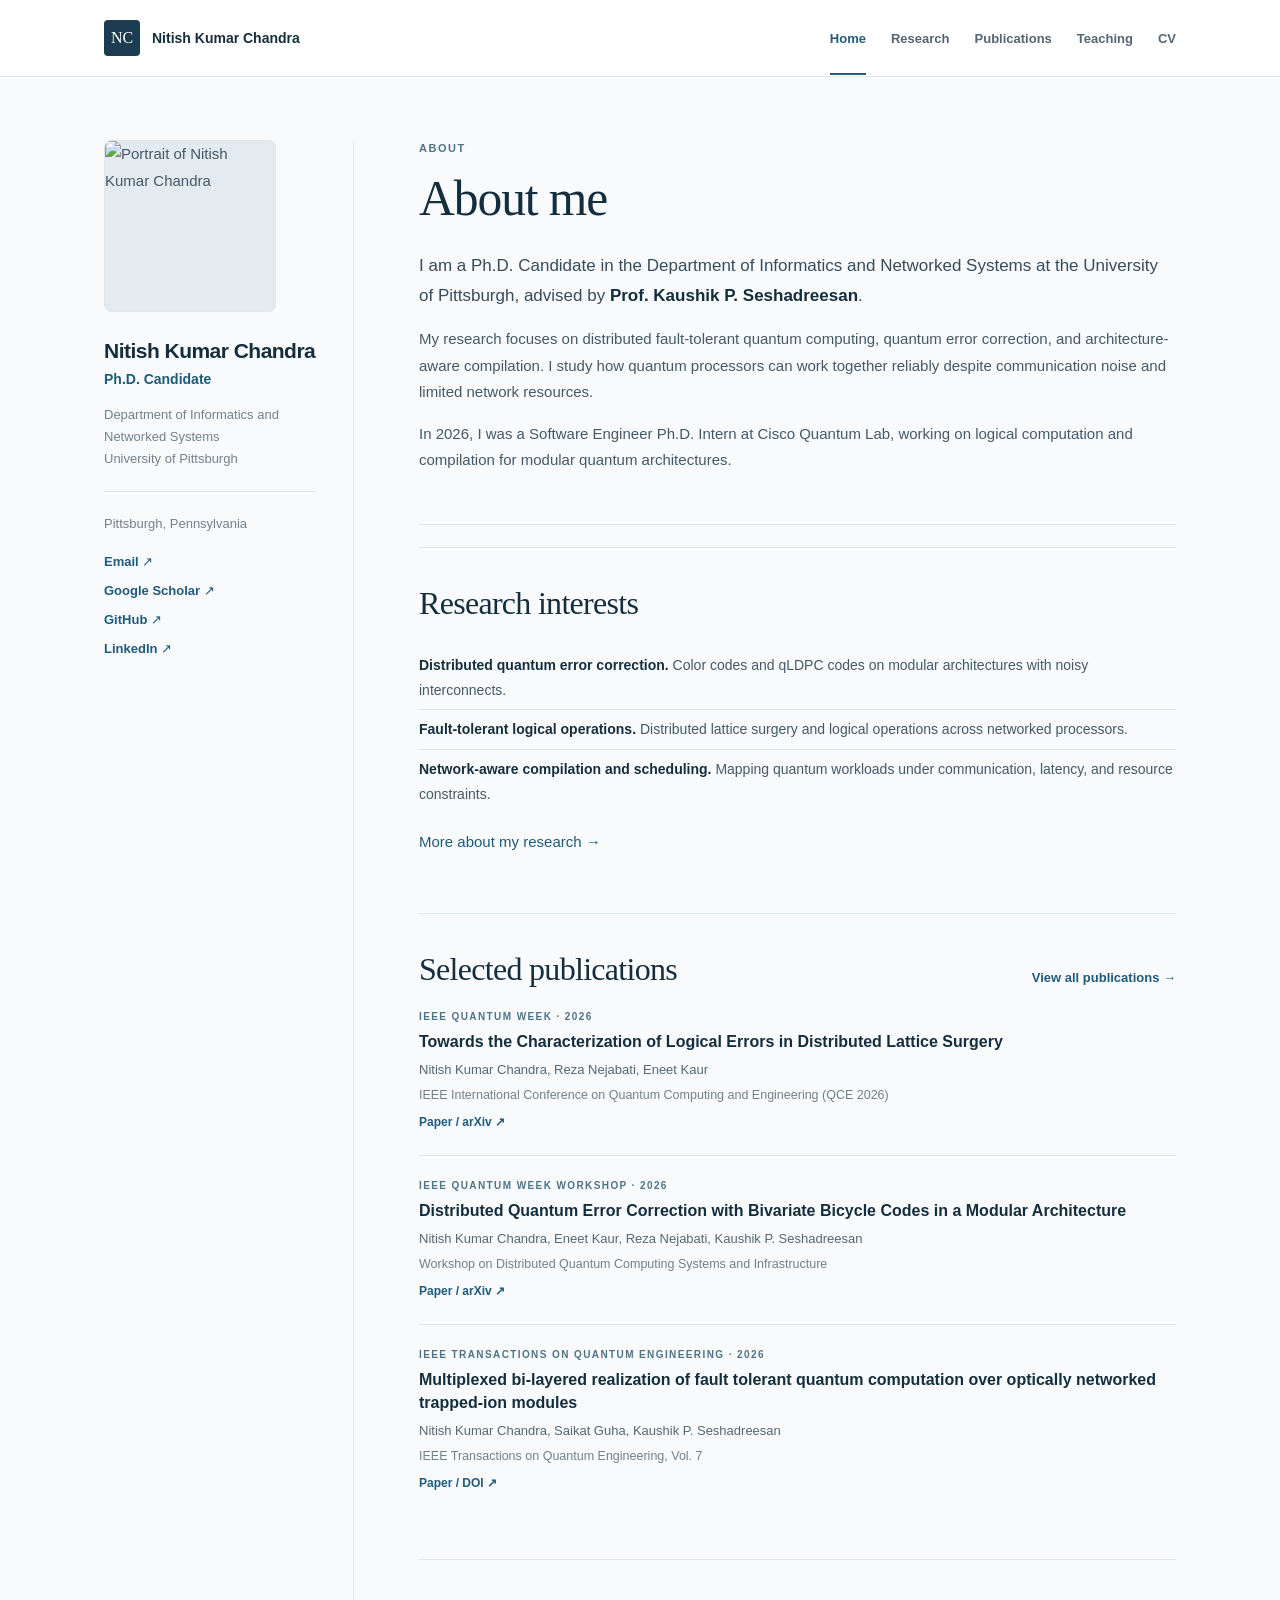
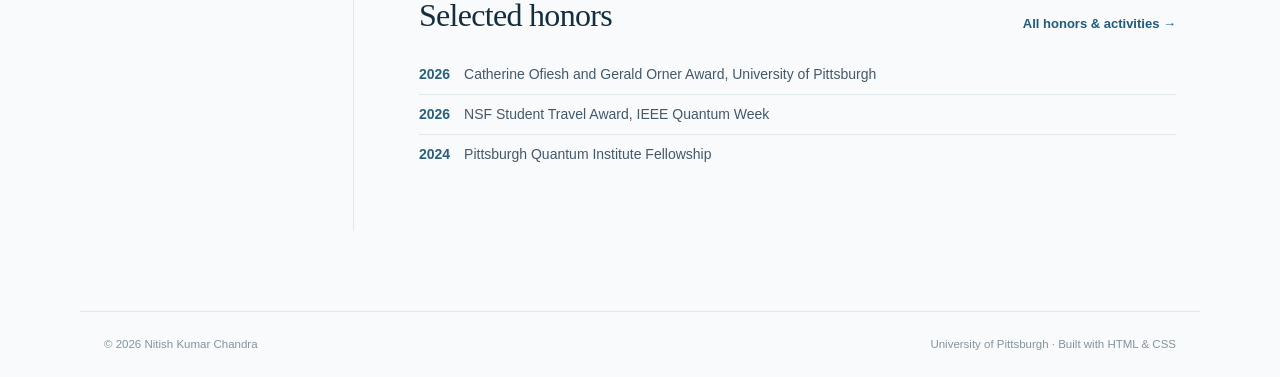
==== commit 7190314d: "Simplify homepage to match existing academic page layout" ====
--- a/index.html
+++ b/index.html
@@ -1,16 +1,53 @@
 <!doctype html><html lang="en"><head><meta charset="utf-8"><meta name="viewport" content="width=device-width,initial-scale=1"><meta name="color-scheme" content="light"><meta name="theme-color" content="#f8fafb"><title>Home | Nitish Kumar Chandra</title><meta name="description" content="Nitish Kumar Chandra, Ph.D. Candidate at the University of Pittsburgh. Research in distributed fault-tolerant quantum computing and quantum error correction."><link rel="icon" href="./site/favicon.svg" type="image/svg+xml"><link rel="stylesheet" href="./site/style.css"></head>
 <body><a class="skip" href="#main">Skip to content</a><header class="header"><div class="header-inner"><a class="brand" href="./"><span class="brand-icon">NC</span><span>Nitish Kumar Chandra</span></a><nav class="desktop-nav" aria-label="Primary navigation"><a href="./" aria-current="page">Home</a><a href="./research/">Research</a><a href="./publications/">Publications</a><a href="./teaching/">Teaching</a><a href="./cv/">CV</a></nav><details class="mobile-nav"><summary>Menu ☰</summary><nav aria-label="Mobile navigation"><a href="./" aria-current="page">Home</a><a href="./research/">Research</a><a href="./publications/">Publications</a><a href="./teaching/">Teaching</a><a href="./cv/">CV</a></nav></details></div></header>
 <div class="layout"><aside class="profile"><img src="./assets/images/bio-photo.jpg" width="180" height="180" alt="Portrait of Nitish Kumar Chandra"><h2>Nitish Kumar Chandra</h2><p class="candidate">Ph.D. Candidate</p><p>Department of Informatics and Networked Systems<br>University of Pittsburgh</p><hr><p>Pittsburgh, Pennsylvania</p><div class="social"><a href="mailto:nkc16@pitt.edu">Email ↗</a><a href="https://scholar.google.com/citations?user=l00UwP0AAAAJ" target="_blank" rel="noopener noreferrer">Google Scholar ↗</a><a href="https://github.com/nitishkrchandra" target="_blank" rel="noopener noreferrer">GitHub ↗</a><a href="https://www.linkedin.com/in/nitishkrchandra" target="_blank" rel="noopener noreferrer">LinkedIn ↗</a></div></aside>
-<main id="main"><div class="hero"><p class="eyebrow">Quantum computing · Error correction · Networks</p><h1>Reliable quantum computing, <em>at scale.</em></h1>
-<p class="lede">I am a Ph.D. Candidate at the University of Pittsburgh, advised by <strong>Prof. Kaushik P. Seshadreesan</strong>. My research focuses on scalable fault-tolerant quantum computing with an emphasis on error correction, distributed architectures, and architecture-aware compilation.</p>
-<p>I study how logical quantum operations can be implemented across networked quantum processors and how communication constraints affect the reliability and resource cost of fault-tolerant systems.</p><div class="actions"><a class="button" href="./research/">Explore research →</a><a class="button secondary" href="./publications/">Publications →</a></div></div>
-<section class="section"><p class="eyebrow">Research themes</p><h2>What I work on</h2><div class="tiles">
-<a class="tile" href="./research/#qec"><span>01 /</span><h3>Distributed quantum error correction</h3><p>Topological and qLDPC codes across modular architectures with noisy interconnects.</p><small>Read more →</small></a>
-<a class="tile" href="./research/#operations"><span>02 /</span><h3>Fault-tolerant logical operations</h3><p>Distributed lattice surgery, logical gates, and fault-tolerant networked architectures.</p><small>Read more →</small></a>
-<a class="tile" href="./research/#compilation"><span>03 /</span><h3>Network-aware compilation</h3><p>Scheduling and compilation subject to connectivity, latency, and resource constraints.</p><small>Read more →</small></a></div></section>
-<section class="section"><div class="section-bar"><div><p class="eyebrow">Recent work</p><h2>Selected publications</h2></div><a href="./publications/">View all →</a></div><article class="paper"><div class="eyebrow">2026 &nbsp; · &nbsp; Conference</div><h3>Towards the Characterization of Logical Errors in Distributed Lattice Surgery</h3><p class="authors">Nitish Kumar Chandra, Reza Nejabati, Eneet Kaur</p><p class="venue">IEEE Quantum Week 2026</p><div class="paper-link"><a href="https://arxiv.org/abs/2607.29186" target="_blank" rel="noopener noreferrer">Read paper / arXiv ↗</a></div></article><article class="paper"><div class="eyebrow">2026 &nbsp; · &nbsp; Workshop</div><h3>Distributed Quantum Error Correction with Bivariate Bicycle Codes in a Modular Architecture</h3><p class="authors">Nitish Kumar Chandra, Eneet Kaur, Reza Nejabati, Kaushik P. Seshadreesan</p><p class="venue">DQC-SI Workshop, IEEE Quantum Week 2026</p><div class="paper-link"><a href="https://arxiv.org/abs/2605.04663" target="_blank" rel="noopener noreferrer">Read paper / arXiv ↗</a></div></article><article class="paper"><div class="eyebrow">2026 &nbsp; · &nbsp; Journal</div><h3>Multiplexed Bilayered Realization of Fault-Tolerant Quantum Computation over Optically Networked Trapped-Ion Modules</h3><p class="authors">Nitish Kumar Chandra, Saikat Guha, Kaushik P. Seshadreesan</p><p class="venue">IEEE Transactions on Quantum Engineering, Vol. 7</p><div class="paper-link"><a href="https://doi.org/10.1109/TQE.2025.3649617" target="_blank" rel="noopener noreferrer">Read paper / DOI ↗</a></div></article></section>
-<section class="section"><p class="eyebrow">Experience</p><h2>Research and industry</h2><div class="timeline"><span>2026</span><div><h3>Cisco Quantum Lab</h3><p>Software Engineer Ph.D. Intern · Santa Monica, CA</p><p>Worked on qLDPC logical computation, distributed fault-tolerant quantum architectures, and compilation for networked processors.</p></div></div><div class="timeline"><span>2022–present</span><div><h3>University of Pittsburgh</h3><p>Ph.D. Research · Distributed quantum computing and quantum error correction.</p></div></div></section><section class="section"><p class="eyebrow">Honors and activities</p><h2>Selected recognition</h2>
-<div class="timeline"><span>2026</span><div><h3>Catherine Ofiesh and Gerald Orner Award</h3><p>University of Pittsburgh · Spring 2026 academic excellence award.</p></div></div>
-<div class="timeline"><span>2026</span><div><h3>NSF Student Travel Award</h3><p>IEEE Quantum Week 2026, Toronto, Canada.</p></div></div>
-<div class="timeline"><span>2024</span><div><h3>Pittsburgh Quantum Institute Fellowship</h3><p>Spring 2024.</p></div></div>
-<p><a href="./honors/">See all honors, presentations, schools and professional service →</a></p></section><div class="contact-note">I welcome discussions about research and collaboration. <a href="mailto:nkc16@pitt.edu">Get in touch →</a></div></main></div><footer><span>© 2026 Nitish Kumar Chandra</span><span>University of Pittsburgh · Built with HTML &amp; CSS</span></footer></body></html>+<main id="main">
+<div class="intro">
+  <p class="eyebrow">About</p>
+  <h1>About me</h1>
+  <p class="lede">I am a Ph.D. Candidate in the Department of Informatics and Networked Systems at the University of Pittsburgh, advised by <strong>Prof. Kaushik P. Seshadreesan</strong>.</p>
+  <p>My research focuses on distributed fault-tolerant quantum computing, quantum error correction, and architecture-aware compilation. I study how quantum processors can work together reliably despite communication noise and limited network resources.</p>
+  <p>In 2026, I was a Software Engineer Ph.D. Intern at Cisco Quantum Lab, working on logical computation and compilation for modular quantum architectures.</p>
+</div>
+<section class="section">
+  <h2>Research interests</h2>
+  <ul class="awards">
+    <li><strong>Distributed quantum error correction.</strong> Color codes and qLDPC codes on modular architectures with noisy interconnects.</li>
+    <li><strong>Fault-tolerant logical operations.</strong> Distributed lattice surgery and logical operations across networked processors.</li>
+    <li><strong>Network-aware compilation and scheduling.</strong> Mapping quantum workloads under communication, latency, and resource constraints.</li>
+  </ul>
+  <p><a href="./research/">More about my research →</a></p>
+</section>
+<section class="section">
+  <div class="section-bar"><h2>Selected publications</h2><a href="./publications/">View all publications →</a></div>
+  <article class="paper">
+    <div class="eyebrow">IEEE Quantum Week · 2026</div>
+    <h3>Towards the Characterization of Logical Errors in Distributed Lattice Surgery</h3>
+    <p class="authors">Nitish Kumar Chandra, Reza Nejabati, Eneet Kaur</p>
+    <p class="venue">IEEE International Conference on Quantum Computing and Engineering (QCE 2026)</p>
+    <div class="paper-link"><a href="https://arxiv.org/abs/2607.29186" target="_blank" rel="noopener noreferrer">Paper / arXiv ↗</a></div>
+  </article>
+  <article class="paper">
+    <div class="eyebrow">IEEE Quantum Week Workshop · 2026</div>
+    <h3>Distributed Quantum Error Correction with Bivariate Bicycle Codes in a Modular Architecture</h3>
+    <p class="authors">Nitish Kumar Chandra, Eneet Kaur, Reza Nejabati, Kaushik P. Seshadreesan</p>
+    <p class="venue">Workshop on Distributed Quantum Computing Systems and Infrastructure</p>
+    <div class="paper-link"><a href="https://arxiv.org/abs/2605.04663" target="_blank" rel="noopener noreferrer">Paper / arXiv ↗</a></div>
+  </article>
+  <article class="paper">
+    <div class="eyebrow">IEEE Transactions on Quantum Engineering · 2026</div>
+    <h3>Multiplexed bi-layered realization of fault tolerant quantum computation over optically networked trapped-ion modules</h3>
+    <p class="authors">Nitish Kumar Chandra, Saikat Guha, Kaushik P. Seshadreesan</p>
+    <p class="venue">IEEE Transactions on Quantum Engineering, Vol. 7</p>
+    <div class="paper-link"><a href="https://doi.org/10.1109/TQE.2025.3649617" target="_blank" rel="noopener noreferrer">Paper / DOI ↗</a></div>
+  </article>
+</section>
+<section class="section">
+  <div class="section-bar"><h2>Selected honors</h2><a href="./honors/">All honors &amp; activities →</a></div>
+  <ul class="awards">
+    <li><b>2026</b> Catherine Ofiesh and Gerald Orner Award, University of Pittsburgh</li>
+    <li><b>2026</b> NSF Student Travel Award, IEEE Quantum Week</li>
+    <li><b>2024</b> Pittsburgh Quantum Institute Fellowship</li>
+  </ul>
+</section>
+</main></div><footer><span>© 2026 Nitish Kumar Chandra</span><span>University of Pittsburgh · Built with HTML &amp; CSS</span></footer></body></html>
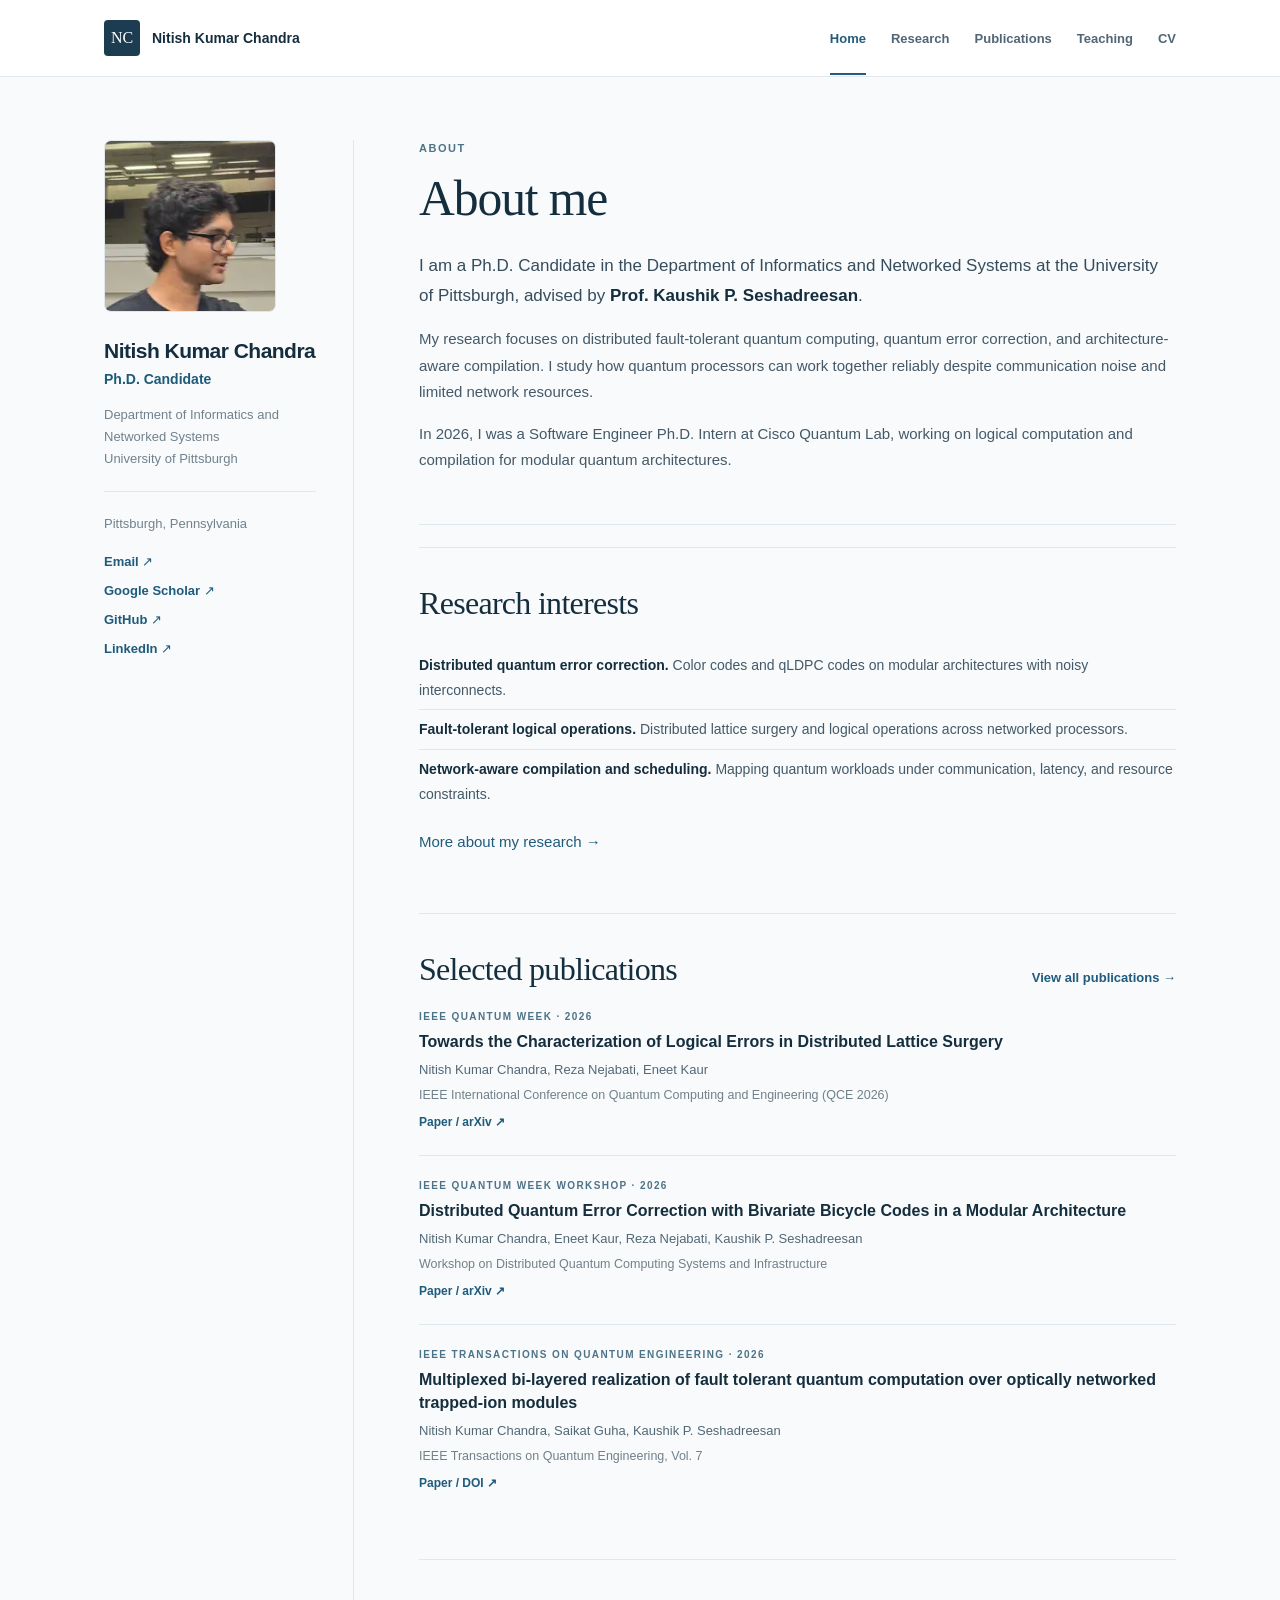
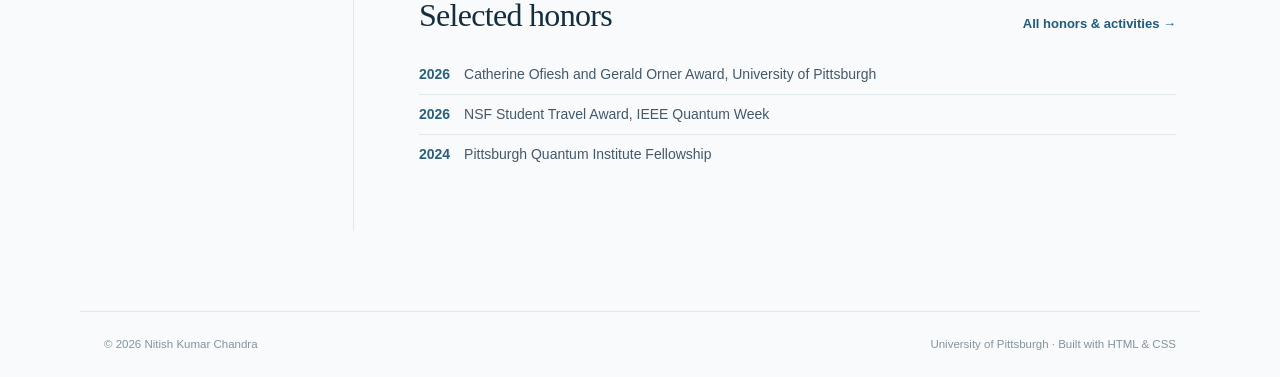
==== commit 58f5e262: "Update original portrait crop and add training dates" ====
--- a/index.html
+++ b/index.html
@@ -1,6 +1,6 @@
 <!doctype html><html lang="en"><head><meta charset="utf-8"><meta name="viewport" content="width=device-width,initial-scale=1"><meta name="color-scheme" content="light"><meta name="theme-color" content="#f8fafb"><title>Home | Nitish Kumar Chandra</title><meta name="description" content="Nitish Kumar Chandra, Ph.D. Candidate at the University of Pittsburgh. Research in distributed fault-tolerant quantum computing and quantum error correction."><link rel="icon" href="./site/favicon.svg" type="image/svg+xml"><link rel="stylesheet" href="./site/style.css"></head>
 <body><a class="skip" href="#main">Skip to content</a><header class="header"><div class="header-inner"><a class="brand" href="./"><span class="brand-icon">NC</span><span>Nitish Kumar Chandra</span></a><nav class="desktop-nav" aria-label="Primary navigation"><a href="./" aria-current="page">Home</a><a href="./research/">Research</a><a href="./publications/">Publications</a><a href="./teaching/">Teaching</a><a href="./cv/">CV</a></nav><details class="mobile-nav"><summary>Menu ☰</summary><nav aria-label="Mobile navigation"><a href="./" aria-current="page">Home</a><a href="./research/">Research</a><a href="./publications/">Publications</a><a href="./teaching/">Teaching</a><a href="./cv/">CV</a></nav></details></div></header>
-<div class="layout"><aside class="profile"><img src="./assets/images/bio-photo.jpg" width="180" height="180" alt="Portrait of Nitish Kumar Chandra"><h2>Nitish Kumar Chandra</h2><p class="candidate">Ph.D. Candidate</p><p>Department of Informatics and Networked Systems<br>University of Pittsburgh</p><hr><p>Pittsburgh, Pennsylvania</p><div class="social"><a href="mailto:nkc16@pitt.edu">Email ↗</a><a href="https://scholar.google.com/citations?user=l00UwP0AAAAJ" target="_blank" rel="noopener noreferrer">Google Scholar ↗</a><a href="https://github.com/nitishkrchandra" target="_blank" rel="noopener noreferrer">GitHub ↗</a><a href="https://www.linkedin.com/in/nitishkrchandra" target="_blank" rel="noopener noreferrer">LinkedIn ↗</a></div></aside>
+<div class="layout"><aside class="profile"><img src="./assets/images/nitish-speaking.webp" width="180" height="180" alt="Portrait of Nitish Kumar Chandra"><h2>Nitish Kumar Chandra</h2><p class="candidate">Ph.D. Candidate</p><p>Department of Informatics and Networked Systems<br>University of Pittsburgh</p><hr><p>Pittsburgh, Pennsylvania</p><div class="social"><a href="mailto:nkc16@pitt.edu">Email ↗</a><a href="https://scholar.google.com/citations?user=l00UwP0AAAAJ" target="_blank" rel="noopener noreferrer">Google Scholar ↗</a><a href="https://github.com/nitishkrchandra" target="_blank" rel="noopener noreferrer">GitHub ↗</a><a href="https://www.linkedin.com/in/nitishkrchandra" target="_blank" rel="noopener noreferrer">LinkedIn ↗</a></div></aside>
 <main id="main">
 <div class="intro">
   <p class="eyebrow">About</p>
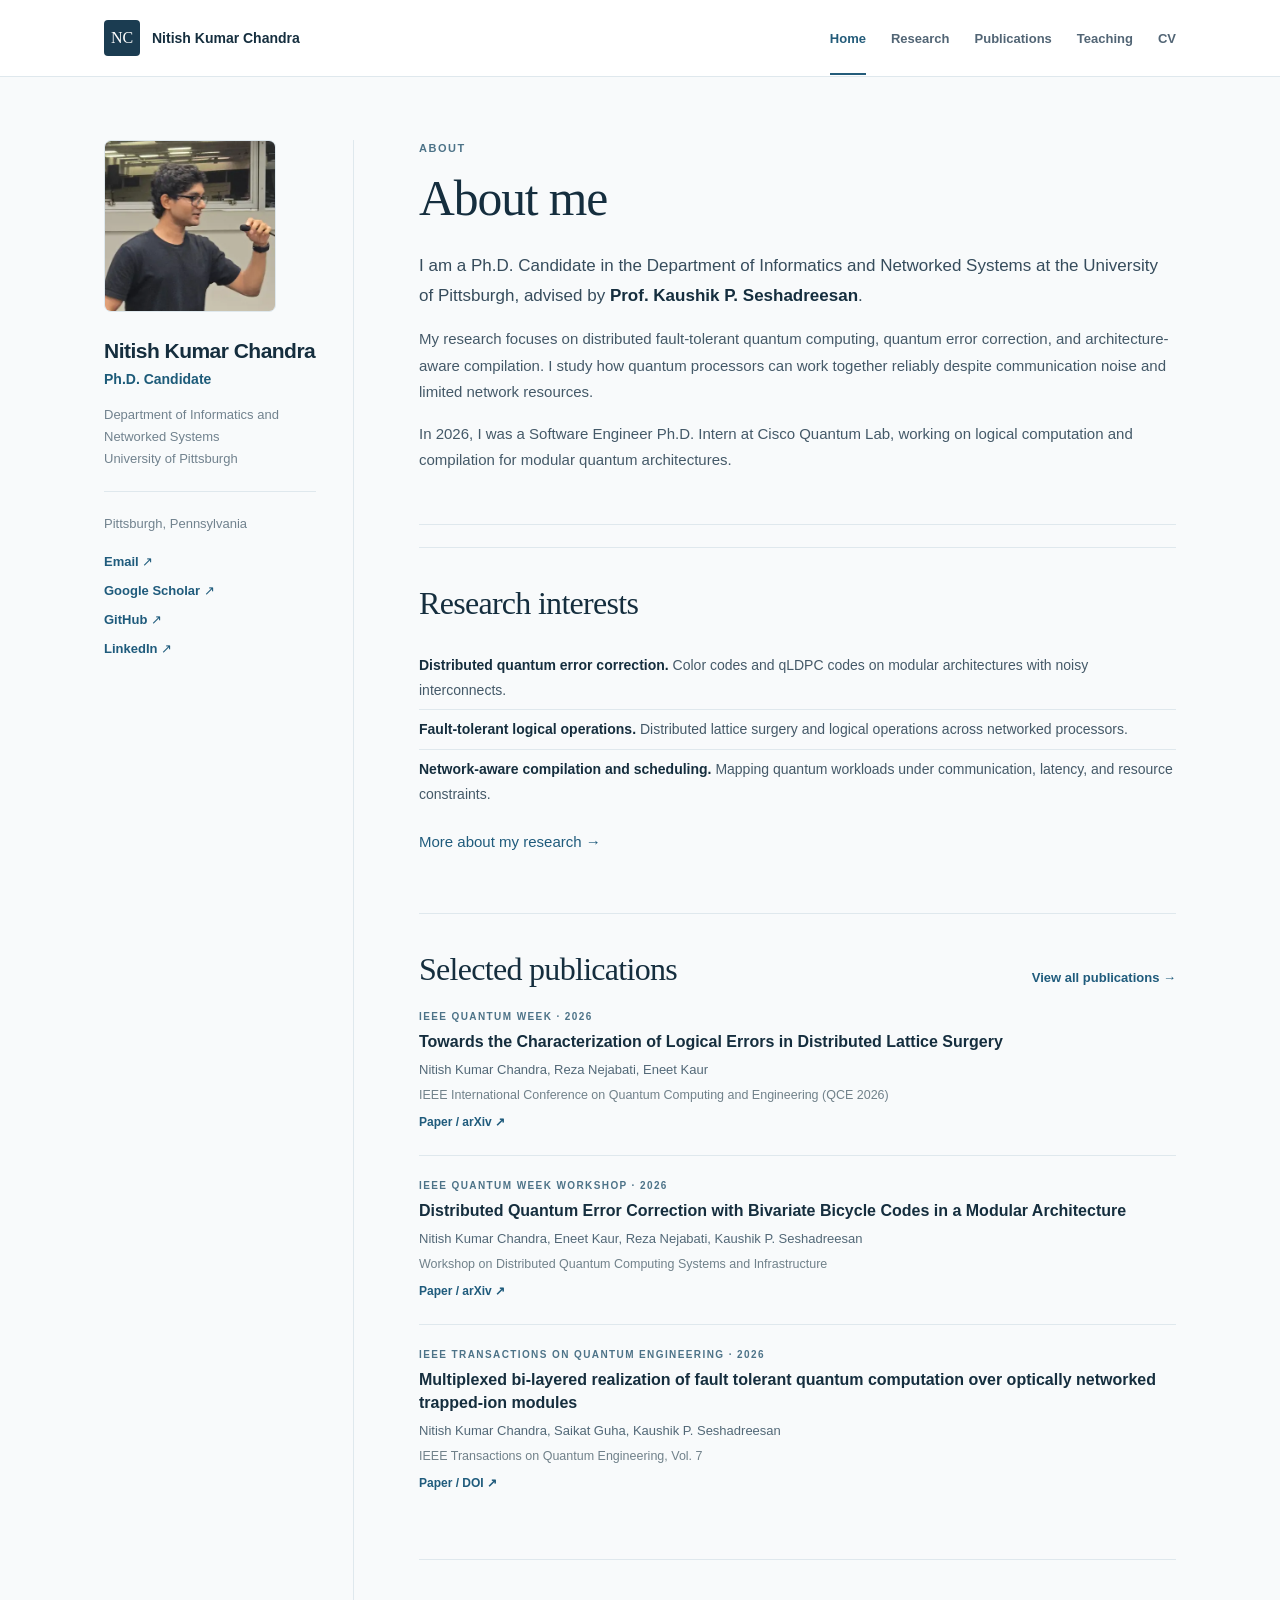
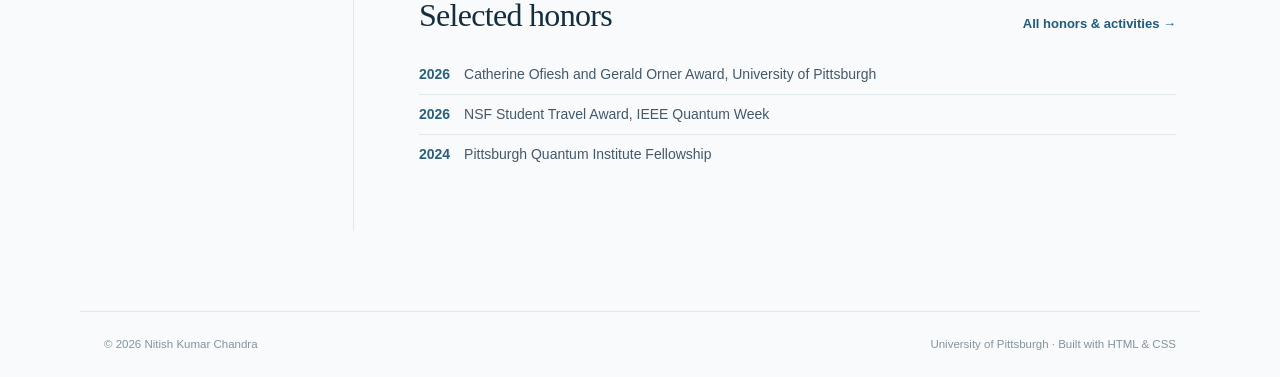
==== commit 6d03d707: "Use wider original-photo crop consistently on every page" ====
--- a/index.html
+++ b/index.html
@@ -1,6 +1,6 @@
 <!doctype html><html lang="en"><head><meta charset="utf-8"><meta name="viewport" content="width=device-width,initial-scale=1"><meta name="color-scheme" content="light"><meta name="theme-color" content="#f8fafb"><title>Home | Nitish Kumar Chandra</title><meta name="description" content="Nitish Kumar Chandra, Ph.D. Candidate at the University of Pittsburgh. Research in distributed fault-tolerant quantum computing and quantum error correction."><link rel="icon" href="./site/favicon.svg" type="image/svg+xml"><link rel="stylesheet" href="./site/style.css"></head>
 <body><a class="skip" href="#main">Skip to content</a><header class="header"><div class="header-inner"><a class="brand" href="./"><span class="brand-icon">NC</span><span>Nitish Kumar Chandra</span></a><nav class="desktop-nav" aria-label="Primary navigation"><a href="./" aria-current="page">Home</a><a href="./research/">Research</a><a href="./publications/">Publications</a><a href="./teaching/">Teaching</a><a href="./cv/">CV</a></nav><details class="mobile-nav"><summary>Menu ☰</summary><nav aria-label="Mobile navigation"><a href="./" aria-current="page">Home</a><a href="./research/">Research</a><a href="./publications/">Publications</a><a href="./teaching/">Teaching</a><a href="./cv/">CV</a></nav></details></div></header>
-<div class="layout"><aside class="profile"><img src="./assets/images/nitish-speaking.webp" width="180" height="180" alt="Portrait of Nitish Kumar Chandra"><h2>Nitish Kumar Chandra</h2><p class="candidate">Ph.D. Candidate</p><p>Department of Informatics and Networked Systems<br>University of Pittsburgh</p><hr><p>Pittsburgh, Pennsylvania</p><div class="social"><a href="mailto:nkc16@pitt.edu">Email ↗</a><a href="https://scholar.google.com/citations?user=l00UwP0AAAAJ" target="_blank" rel="noopener noreferrer">Google Scholar ↗</a><a href="https://github.com/nitishkrchandra" target="_blank" rel="noopener noreferrer">GitHub ↗</a><a href="https://www.linkedin.com/in/nitishkrchandra" target="_blank" rel="noopener noreferrer">LinkedIn ↗</a></div></aside>
+<div class="layout"><aside class="profile"><img src="./assets/images/nitish-portrait-v2.webp" width="180" height="180" alt="Portrait of Nitish Kumar Chandra"><h2>Nitish Kumar Chandra</h2><p class="candidate">Ph.D. Candidate</p><p>Department of Informatics and Networked Systems<br>University of Pittsburgh</p><hr><p>Pittsburgh, Pennsylvania</p><div class="social"><a href="mailto:nkc16@pitt.edu">Email ↗</a><a href="https://scholar.google.com/citations?user=l00UwP0AAAAJ" target="_blank" rel="noopener noreferrer">Google Scholar ↗</a><a href="https://github.com/nitishkrchandra" target="_blank" rel="noopener noreferrer">GitHub ↗</a><a href="https://www.linkedin.com/in/nitishkrchandra" target="_blank" rel="noopener noreferrer">LinkedIn ↗</a></div></aside>
 <main id="main">
 <div class="intro">
   <p class="eyebrow">About</p>
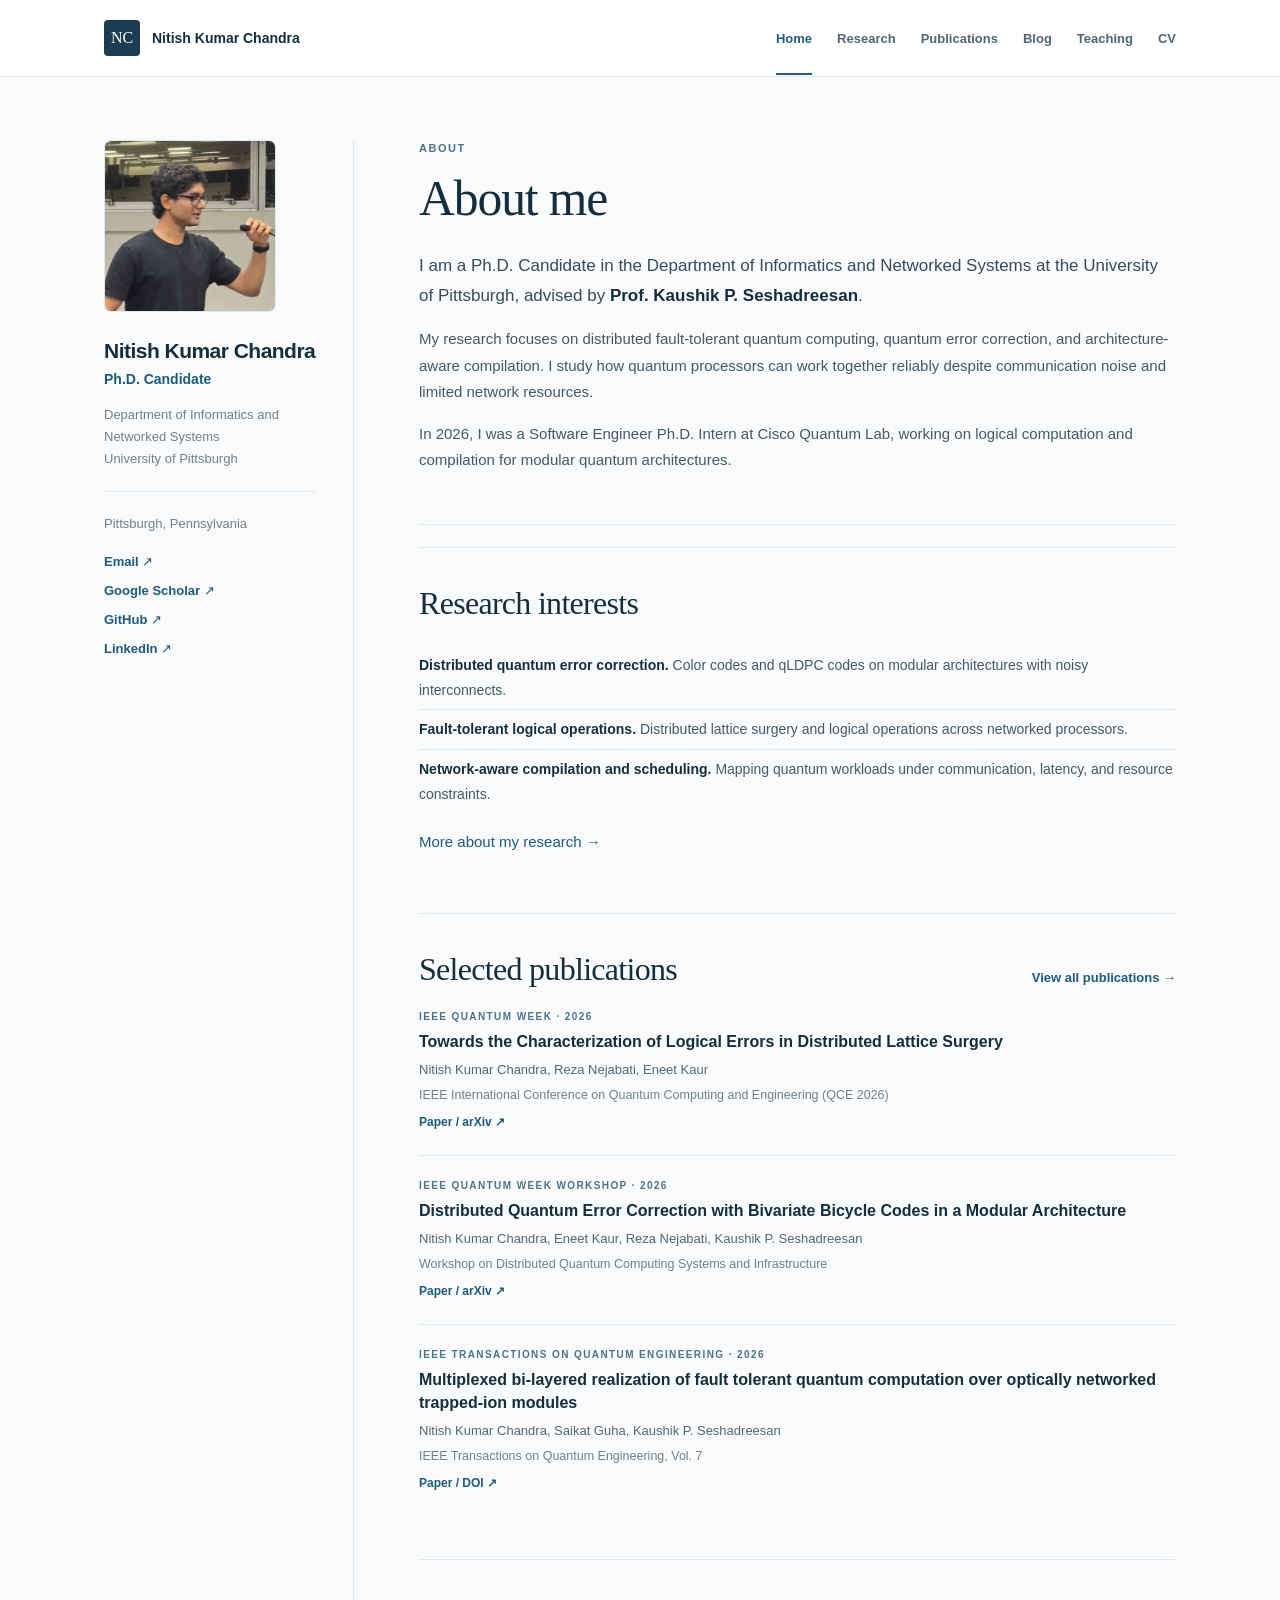
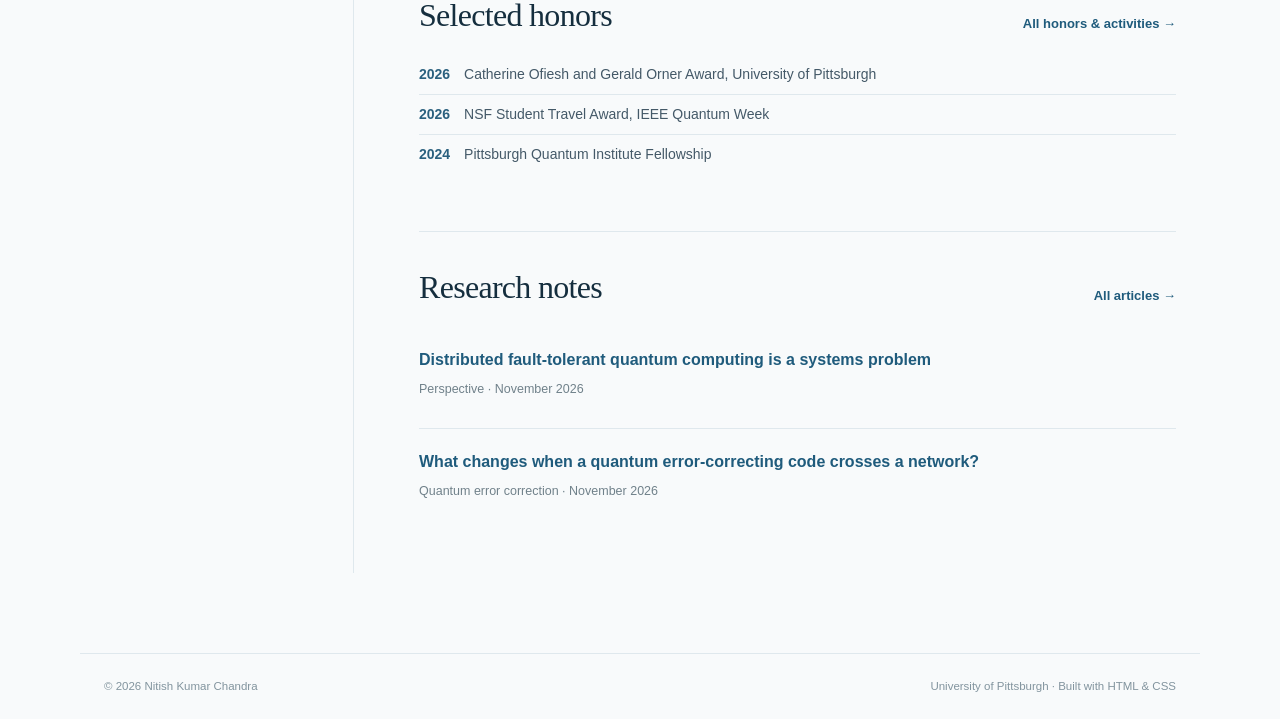
==== commit 695d3012: "Add blog navigation and research-writing landing page" ====
--- a/index.html
+++ b/index.html
@@ -1,5 +1,5 @@
 <!doctype html><html lang="en"><head><meta charset="utf-8"><meta name="viewport" content="width=device-width,initial-scale=1"><meta name="color-scheme" content="light"><meta name="theme-color" content="#f8fafb"><title>Home | Nitish Kumar Chandra</title><meta name="description" content="Nitish Kumar Chandra, Ph.D. Candidate at the University of Pittsburgh. Research in distributed fault-tolerant quantum computing and quantum error correction."><link rel="icon" href="./site/favicon.svg" type="image/svg+xml"><link rel="stylesheet" href="./site/style.css"></head>
-<body><a class="skip" href="#main">Skip to content</a><header class="header"><div class="header-inner"><a class="brand" href="./"><span class="brand-icon">NC</span><span>Nitish Kumar Chandra</span></a><nav class="desktop-nav" aria-label="Primary navigation"><a href="./" aria-current="page">Home</a><a href="./research/">Research</a><a href="./publications/">Publications</a><a href="./teaching/">Teaching</a><a href="./cv/">CV</a></nav><details class="mobile-nav"><summary>Menu ☰</summary><nav aria-label="Mobile navigation"><a href="./" aria-current="page">Home</a><a href="./research/">Research</a><a href="./publications/">Publications</a><a href="./teaching/">Teaching</a><a href="./cv/">CV</a></nav></details></div></header>
+<body><a class="skip" href="#main">Skip to content</a><header class="header"><div class="header-inner"><a class="brand" href="./"><span class="brand-icon">NC</span><span>Nitish Kumar Chandra</span></a><nav class="desktop-nav" aria-label="Primary navigation"><a href="./" aria-current="page">Home</a><a href="./research/">Research</a><a href="./publications/">Publications</a><a href="./blog/">Blog</a><a href="./teaching/">Teaching</a><a href="./cv/">CV</a></nav><details class="mobile-nav"><summary>Menu ☰</summary><nav aria-label="Mobile navigation"><a href="./" aria-current="page">Home</a><a href="./research/">Research</a><a href="./publications/">Publications</a><a href="./blog/">Blog</a><a href="./teaching/">Teaching</a><a href="./cv/">CV</a></nav></details></div></header>
 <div class="layout"><aside class="profile"><img src="./assets/images/nitish-portrait-v2.webp" width="180" height="180" alt="Portrait of Nitish Kumar Chandra"><h2>Nitish Kumar Chandra</h2><p class="candidate">Ph.D. Candidate</p><p>Department of Informatics and Networked Systems<br>University of Pittsburgh</p><hr><p>Pittsburgh, Pennsylvania</p><div class="social"><a href="mailto:nkc16@pitt.edu">Email ↗</a><a href="https://scholar.google.com/citations?user=l00UwP0AAAAJ" target="_blank" rel="noopener noreferrer">Google Scholar ↗</a><a href="https://github.com/nitishkrchandra" target="_blank" rel="noopener noreferrer">GitHub ↗</a><a href="https://www.linkedin.com/in/nitishkrchandra" target="_blank" rel="noopener noreferrer">LinkedIn ↗</a></div></aside>
 <main id="main">
 <div class="intro">
@@ -50,4 +50,4 @@
     <li><b>2024</b> Pittsburgh Quantum Institute Fellowship</li>
   </ul>
 </section>
-</main></div><footer><span>© 2026 Nitish Kumar Chandra</span><span>University of Pittsburgh · Built with HTML &amp; CSS</span></footer></body></html>+<section class="section"><div class="section-bar"><h2>Research notes</h2><a href="./blog/">All articles →</a></div><div class="paper"><h3><a href="./blog/distributed-ftqc-systems-problem/">Distributed fault-tolerant quantum computing is a systems problem</a></h3><p class="venue">Perspective · November 2026</p></div><div class="paper"><h3><a href="./blog/quantum-error-correction-across-modules/">What changes when a quantum error-correcting code crosses a network?</a></h3><p class="venue">Quantum error correction · November 2026</p></div></section></main></div><footer><span>© 2026 Nitish Kumar Chandra</span><span>University of Pittsburgh · Built with HTML &amp; CSS</span></footer></body></html>
--- a/site/style.css
+++ b/site/style.css
@@ -2,4 +2,8 @@
 @media(max-width:990px){.layout{grid-template-columns:205px minmax(0,1fr);gap:36px}.profile{padding-right:23px}.tiles{grid-template-columns:1fr}.tile{min-height:auto}.tile h3{margin-top:10px}}
 @media(max-width:700px){.header-inner{height:65px;padding:0 18px}.brand{font-size:12.5px}.desktop-nav{display:none}.mobile-nav{display:block;position:relative}.mobile-nav summary{font-size:13px;font-weight:700;color:var(--blue);cursor:pointer;list-style:none}.mobile-nav summary::-webkit-details-marker{display:none}.mobile-nav nav{position:absolute;right:0;top:30px;background:white;min-width:190px;z-index:9;box-shadow:0 12px 28px #19394d20;display:flex;flex-direction:column;padding:9px;border:1px solid var(--line)}.mobile-nav nav a{font-size:14px;padding:8px 12px}.mobile-nav nav a[aria-current]{background:#eff5f8;font-weight:700}.layout{display:block;padding:27px 20px 55px}.profile{display:grid;grid-template-columns:90px 1fr;gap:0 16px;border:0;border-bottom:1px solid var(--line);padding:0 0 20px;margin:0 0 32px}.profile img{grid-row:1/4;width:90px;height:90px;margin:0}.profile h2{font-size:17px}.profile .candidate{margin:0}.profile p{font-size:12px;margin-bottom:0}.profile hr,.profile>p:nth-of-type(3){display:none}.social{grid-column:1/-1;flex-flow:row wrap;gap:8px 16px;margin-top:14px}.social a{font-size:12px}h1{font-size:36px}.lede{font-size:15.5px}.hero{padding-bottom:28px}.section{padding:27px 0 34px}.research-item{grid-template-columns:34px 1fr;gap:12px}.research-item h2{font-size:24px}.pubyear{display:block}.pubyear h2{margin-bottom:19px}.timeline{grid-template-columns:100px 1fr;gap:10px}footer{display:block}footer span{display:block}}
 @media(prefers-reduced-motion:reduce){html{scroll-behavior:auto}}
-@media print{.header,.profile,footer{display:none}.layout{display:block;padding:0}.intro{padding-bottom:10px}body{background:white;color:#111}.section{break-inside:avoid}a{color:#111}}+@media print{.header,.profile,footer{display:none}.layout{display:block;padding:0}.intro{padding-bottom:10px}body{background:white;color:#111}.section{break-inside:avoid}a{color:#111}}
+
+/* Research blog: isolated styles, existing website design unchanged */
+.blog-heading{padding-bottom:26px}.blog-list{display:block}.blog-entry{display:grid;grid-template-columns:37px minmax(0,1fr);gap:16px;padding:27px 0;border-bottom:1px solid var(--line)}.blog-entry:last-child{border:0}.blog-index{font:24px var(--serif);color:#7d9aac;line-height:1.3}.blog-meta,.blog-post-meta{font-size:11px;font-weight:700;color:#6c8696;text-transform:uppercase;letter-spacing:.045em;margin:0 0 10px}.blog-entry h2{font:400 26px/1.28 var(--serif);margin:0 0 10px}.blog-entry h2 a{color:var(--ink)}.blog-entry h2 a:hover{color:var(--blue)}.blog-entry p:not(.blog-meta){font-size:14px;line-height:1.72;margin-bottom:11px}.blog-action{font-size:12px;font-weight:700}.blog-note{padding:23px 0 0;border-top:1px solid var(--line)}.blog-note p{font-size:12.5px}.blog-post-back{display:inline-block;font-size:13px;font-weight:700;margin-bottom:26px}.blog-post-header{border-bottom:1px solid var(--line);padding-bottom:27px;margin-bottom:28px}.blog-post-header h1{font-size:clamp(2.25rem,4vw,3.15rem);margin:0 0 16px;line-height:1.17}.blog-post-deck{font-size:17px;line-height:1.73;color:#506775;margin:0}.blog-prose{max-width:720px;font-size:15.5px;line-height:1.85}.blog-prose p{margin-bottom:21px}.blog-prose h2{font:400 27px/1.3 var(--serif);margin:37px 0 14px}.blog-prose li{margin-bottom:12px}.blog-prose ul,.blog-prose ol{padding-left:23px;margin-bottom:22px}.blog-prose code{font-size:13px;padding:2px 5px;color:#244d67;border-radius:3px;background:#edf4f7}.blog-prose .cite-note{font-weight:700;font-size:12px;white-space:nowrap}.blog-steps{background:#f0f5f7;border-left:2px solid #86a7b9;padding:16px 20px;margin:23px 0 29px}.blog-steps>div{display:grid;grid-template-columns:32px 1fr;gap:8px;padding:10px 0;border-bottom:1px solid #dce7ec}.blog-steps>div:last-child{border:0}.blog-steps span{font-size:12px;font-weight:700;color:#58819a}.blog-steps p{font-size:13px;line-height:1.6;margin:0}.blog-refs{border-top:1px solid var(--line);margin:42px 0 20px;padding-top:25px}.blog-refs h2{font-size:24px}.blog-refs ol{padding-left:26px}.blog-refs li{font-size:12.5px;line-height:1.72;margin-bottom:12px;overflow-wrap:anywhere}.blog-next{border-top:1px solid var(--line);padding:22px 0 45px;display:flex;justify-content:space-between;gap:18px;font-size:13px;font-weight:700}.blog-disclaimer{font-size:12px;color:#6e8390;padding:4px 0 11px}
+@media(max-width:700px){.blog-entry{grid-template-columns:25px 1fr;gap:10px;padding:24px 0}.blog-entry h2{font-size:23px}.blog-post-header h1{font-size:34px}.blog-post-deck{font-size:15.5px}.blog-prose{font-size:15px}.blog-prose h2{font-size:24px}.blog-steps{padding:12px 14px}.blog-next{display:block}.blog-next a{display:block;margin-bottom:10px}}
